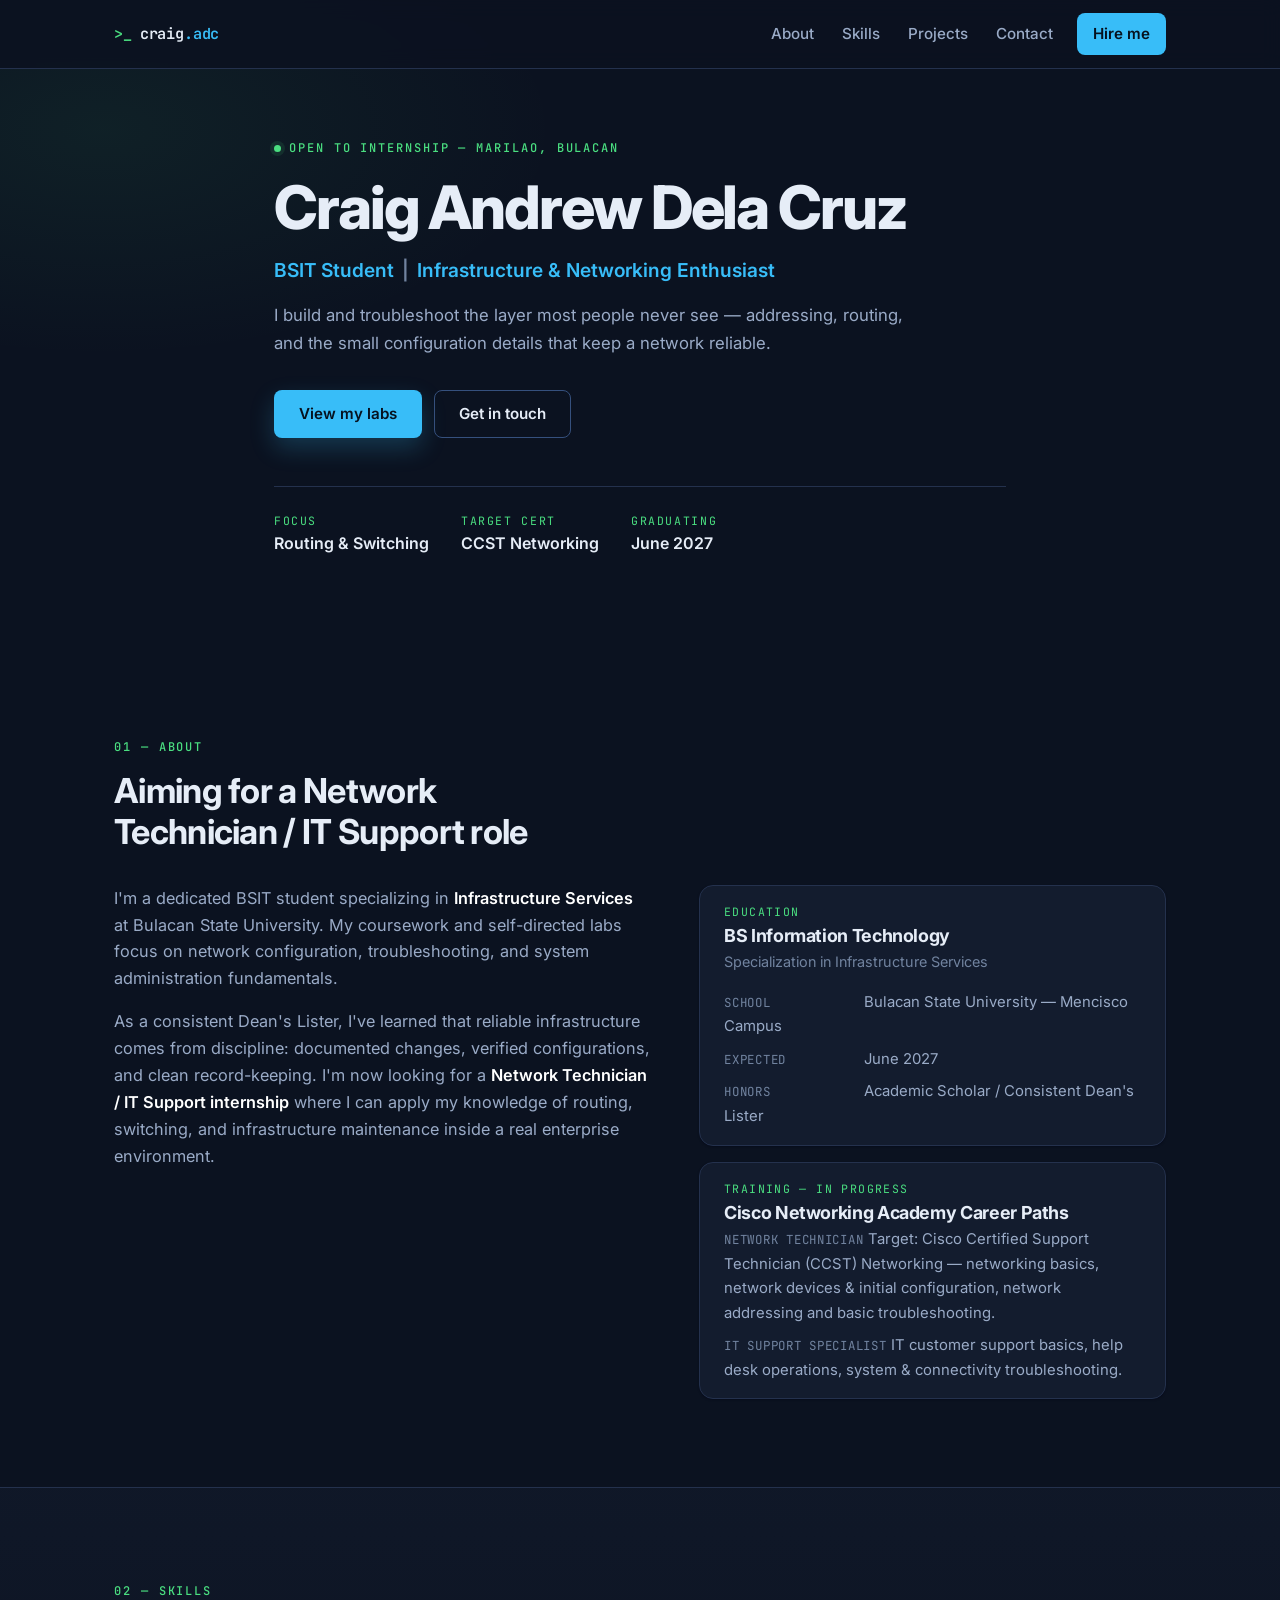
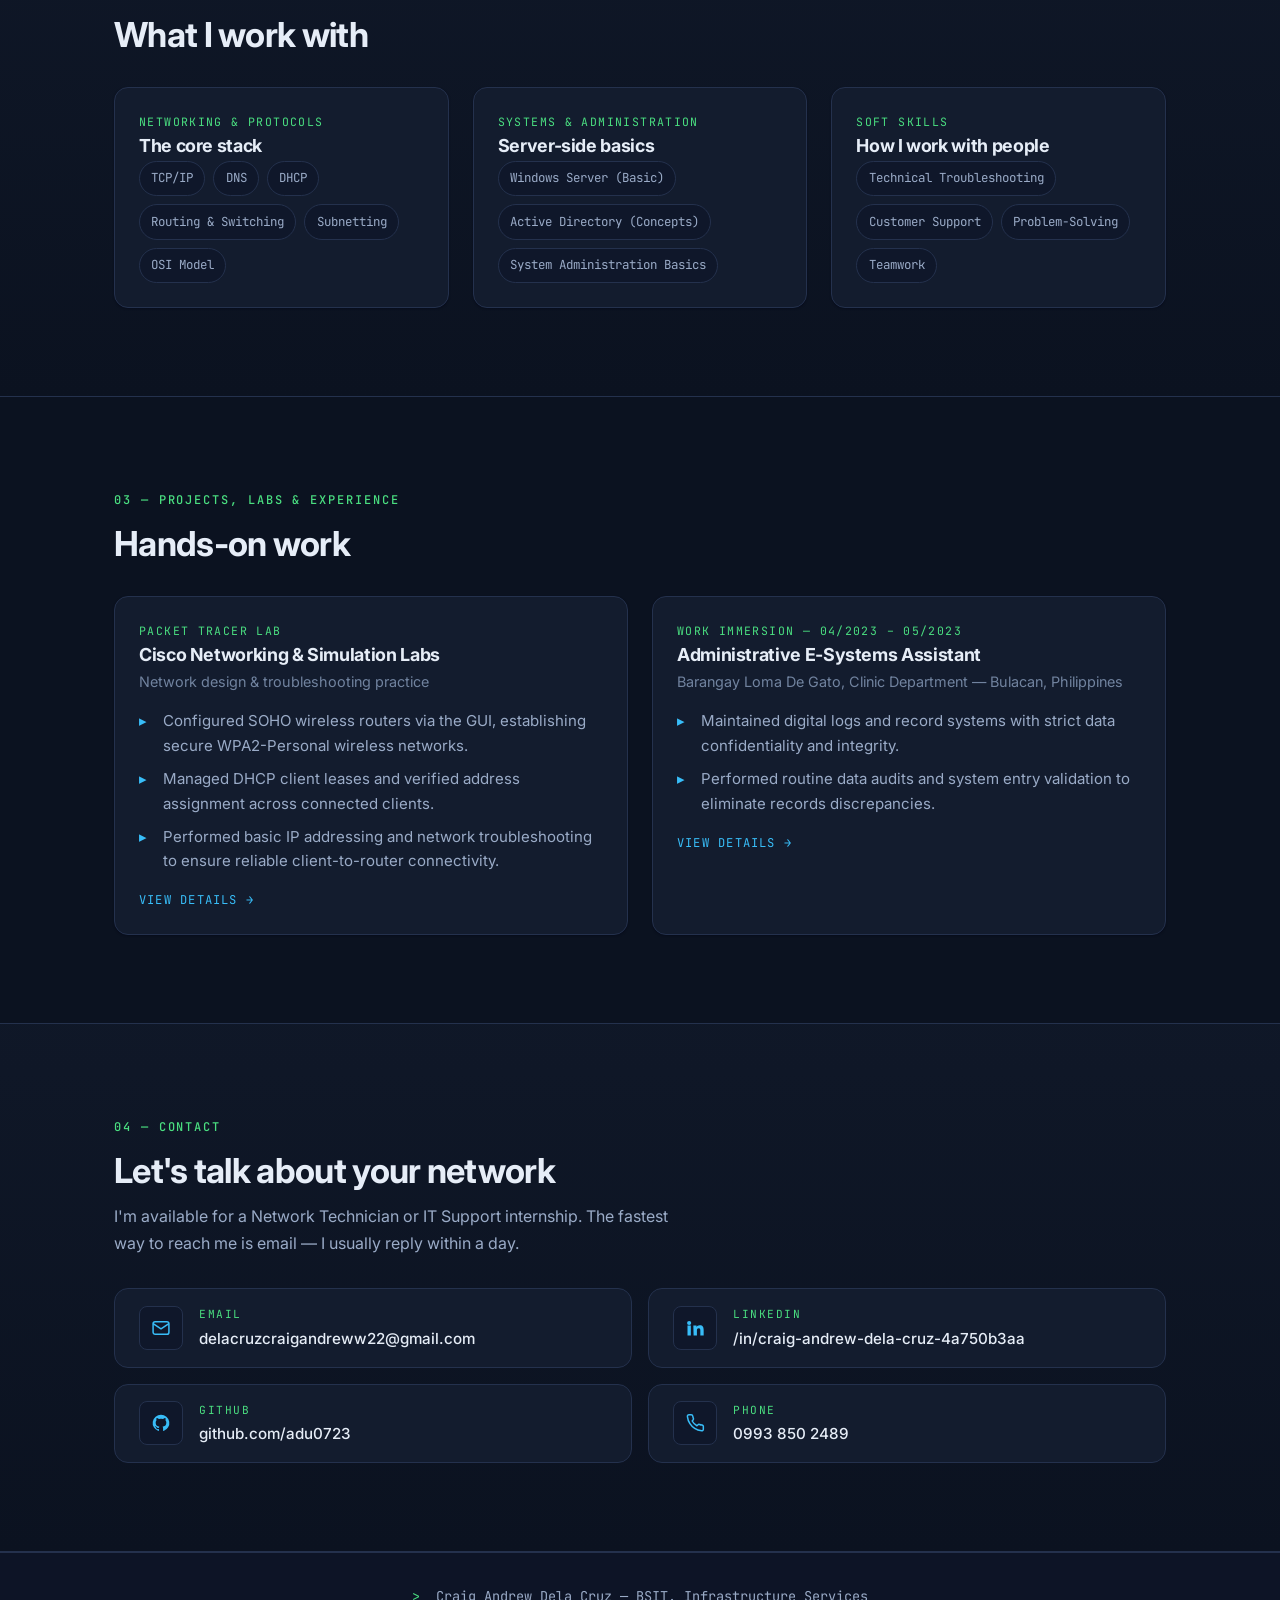
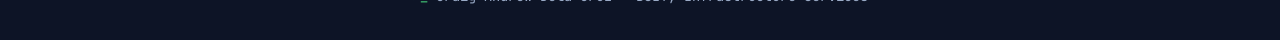
==== index.html @ 7f9e7a97 "Updated portfolio content" ====
<!DOCTYPE html>
<html lang="en">
<head>
  <meta charset="UTF-8" />
  <meta name="viewport" content="width=device-width, initial-scale=1.0" />
  <title>Craig Andrew Dela Cruz — Network Technician &amp; IT Support</title>
  <meta name="description" content="Portfolio of Craig Andrew Dela Cruz, BSIT student specializing in Infrastructure Services and Networking. Seeking a Network Technician / IT Support internship." />
  <meta name="theme-color" content="#0b1220" />

  <link rel="preconnect" href="https://fonts.googleapis.com" />
  <link rel="preconnect" href="https://fonts.gstatic.com" crossorigin />
  <link href="https://fonts.googleapis.com/css2?family=Inter:wght@400;500;600;700;800&family=JetBrains+Mono:wght@400;500;600&display=swap" rel="stylesheet" />

  <link rel="stylesheet" href="style.css" />
</head>
<body>
  <a class="skip-link" href="#main">Skip to main content</a>

  <!-- ==================== HEADER / NAVIGATION ==================== -->
  <header class="site-header">
    <div class="container header-inner">
      <a class="brand" href="#home">
        <span class="brand-mark" aria-hidden="true">&gt;_</span>
        <span class="brand-text">craig<span class="brand-accent">.adc</span></span>
      </a>

      <nav class="site-nav" aria-label="Main">
        <button class="nav-toggle" type="button" aria-expanded="false" aria-controls="nav-menu">
          <span class="nav-toggle-bar" aria-hidden="true"></span>
          <span class="nav-toggle-bar" aria-hidden="true"></span>
          <span class="nav-toggle-bar" aria-hidden="true"></span>
          <span class="sr-only">Toggle navigation menu</span>
        </button>

        <ul class="nav-menu" id="nav-menu">
          <li><a href="#about">About</a></li>
          <li><a href="#skills">Skills</a></li>
          <li><a href="#projects">Projects</a></li>
          <li><a href="#contact">Contact</a></li>
          <li><a class="nav-cta" href="#contact">Hire me</a></li>
        </ul>
      </nav>
    </div>
  </header>

  <main id="main">

    <!-- ==================== HERO ==================== -->
    <section class="hero" id="home" aria-labelledby="hero-title">
      <div class="container hero-inner">
        <p class="eyebrow eyebrow--status">Open to internship &mdash; Marilao, Bulacan</p>

        <h1 id="hero-title" class="hero-title">Craig Andrew Dela Cruz</h1>

        <p class="hero-role">
          <span>BSIT Student</span>
          <span class="pipe" aria-hidden="true">|</span>
          <span>Infrastructure &amp; Networking Enthusiast</span>
        </p>

        <p class="hero-lead">
          I build and troubleshoot the layer most people never see &mdash; addressing, routing,
          and the small configuration details that keep a network reliable.
        </p>

        <div class="hero-actions">
          <a class="btn btn--primary" href="#projects">View my labs</a>
          <a class="btn btn--ghost" href="#contact">Get in touch</a>
        </div>

        <ul class="hero-meta">
          <li>
            <span class="meta-label">Focus</span>
            <span class="meta-value">Routing &amp; Switching</span>
          </li>
          <li>
            <span class="meta-label">Target cert</span>
            <span class="meta-value">CCST Networking</span>
          </li>
          <li>
            <span class="meta-label">Graduating</span>
            <span class="meta-value">June 2027</span>
          </li>
        </ul>
      </div>
    </section>

    <!-- ==================== ABOUT ==================== -->
    <section class="section" id="about" aria-labelledby="about-title">
      <div class="container">
        <p class="eyebrow">01 &mdash; About</p>
        <h2 class="section-title" id="about-title">Aiming for a Network Technician / IT Support role</h2>

        <div class="about-grid">
          <div class="about-copy" data-reveal>
            <p>
              I'm a dedicated BSIT student specializing in <strong>Infrastructure Services</strong>
              at Bulacan State University. My coursework and self-directed labs focus on network
              configuration, troubleshooting, and system administration fundamentals.
            </p>
            <p>
              As a consistent Dean's Lister, I've learned that reliable infrastructure comes from
              discipline: documented changes, verified configurations, and clean record-keeping.
              I'm now looking for a <strong>Network Technician / IT Support internship</strong> where
              I can apply my knowledge of routing, switching, and infrastructure maintenance inside
              a real enterprise environment.
            </p>
          </div>

          <div class="credential-stack">
            <article class="card card--compact" data-reveal>
              <p class="card-eyebrow">Education</p>
              <h3 class="card-title">BS Information Technology</h3>
              <p class="card-subtitle">Specialization in Infrastructure Services</p>
              <ul class="detail-list">
                <li><span class="detail-label">School</span> Bulacan State University &mdash; Mencisco Campus</li>
                <li><span class="detail-label">Expected</span> June 2027</li>
                <li><span class="detail-label">Honors</span> Academic Scholar / Consistent Dean's Lister</li>
              </ul>
            </article>

            <article class="card card--compact" data-reveal>
              <p class="card-eyebrow">Training &mdash; in progress</p>
              <h3 class="card-title">Cisco Networking Academy Career Paths</h3>
              <ul class="detail-list">
                <li>
                  <span class="detail-label">Network Technician</span>
                  Target: Cisco Certified Support Technician (CCST) Networking &mdash; networking
                  basics, network devices &amp; initial configuration, network addressing and basic
                  troubleshooting.
                </li>
                <li>
                  <span class="detail-label">IT Support Specialist</span>
                  IT customer support basics, help desk operations, system &amp; connectivity
                  troubleshooting.
                </li>
              </ul>
            </article>
          </div>
        </div>
      </div>
    </section>

    <!-- ==================== SKILLS ==================== -->
    <section class="section section--alt" id="skills" aria-labelledby="skills-title">
      <div class="container">
        <p class="eyebrow">02 &mdash; Skills</p>
        <h2 class="section-title" id="skills-title">What I work with</h2>

        <div class="skills-grid">
          <article class="card skill-card" data-reveal>
            <p class="card-eyebrow">Networking &amp; Protocols</p>
            <h3 class="card-title">The core stack</h3>
            <ul class="tag-list">
              <li class="tag">TCP/IP</li>
              <li class="tag">DNS</li>
              <li class="tag">DHCP</li>
              <li class="tag">Routing &amp; Switching</li>
              <li class="tag">Subnetting</li>
              <li class="tag">OSI Model</li>
            </ul>
          </article>

          <article class="card skill-card" data-reveal>
            <p class="card-eyebrow">Systems &amp; Administration</p>
            <h3 class="card-title">Server-side basics</h3>
            <ul class="tag-list">
              <li class="tag">Windows Server (Basic)</li>
              <li class="tag">Active Directory (Concepts)</li>
              <li class="tag">System Administration Basics</li>
            </ul>
          </article>

          <article class="card skill-card" data-reveal>
            <p class="card-eyebrow">Soft Skills</p>
            <h3 class="card-title">How I work with people</h3>
            <ul class="tag-list">
              <li class="tag">Technical Troubleshooting</li>
              <li class="tag">Customer Support</li>
              <li class="tag">Problem-Solving</li>
              <li class="tag">Teamwork</li>
            </ul>
          </article>
        </div>
      </div>
    </section>

    <!-- ==================== PROJECTS / LABS / EXPERIENCE ==================== -->
    <section class="section" id="projects" aria-labelledby="projects-title">
      <div class="container">
        <p class="eyebrow">03 &mdash; Projects, Labs &amp; Experience</p>
        <h2 class="section-title" id="projects-title">Hands-on work</h2>

        <div class="projects-grid">
          <article class="card project-card" data-reveal>
            <p class="card-eyebrow">Packet Tracer Lab</p>
            <h3 class="card-title">
              <button class="card-trigger" type="button" data-modal-target="modal-packet-tracer">
                Cisco Networking &amp; Simulation Labs
              </button>
            </h3>
            <p class="card-subtitle">Network design &amp; troubleshooting practice</p>
            <ul class="bullet-list">
              <li>Configured SOHO wireless routers via the GUI, establishing secure WPA2-Personal wireless networks.</li>
              <li>Managed DHCP client leases and verified address assignment across connected clients.</li>
              <li>Performed basic IP addressing and network troubleshooting to ensure reliable client-to-router connectivity.</li>
            </ul>
            <p class="card-hint" aria-hidden="true">View details</p>
          </article>

          <article class="card project-card" data-reveal>
            <p class="card-eyebrow">Work Immersion &mdash; 04/2023 &ndash; 05/2023</p>
            <h3 class="card-title">
              <button class="card-trigger" type="button" data-modal-target="modal-work-immersion">
                Administrative E-Systems Assistant
              </button>
            </h3>
            <p class="card-subtitle">Barangay Loma De Gato, Clinic Department &mdash; Bulacan, Philippines</p>
            <ul class="bullet-list">
              <li>Maintained digital logs and record systems with strict data confidentiality and integrity.</li>
              <li>Performed routine data audits and system entry validation to eliminate records discrepancies.</li>
            </ul>
            <p class="card-hint" aria-hidden="true">View details</p>
          </article>
        </div>
      </div>
    </section>

    <!-- ==================== CONTACT ==================== -->
    <section class="section section--alt" id="contact" aria-labelledby="contact-title">
      <div class="container">
        <p class="eyebrow">04 &mdash; Contact</p>
        <h2 class="section-title" id="contact-title">Let's talk about your network</h2>
        <p class="section-lead">
          I'm available for a Network Technician or IT Support internship. The fastest way to reach
          me is email &mdash; I usually reply within a day.
        </p>

        <ul class="contact-grid">
          <li>
            <a class="contact-item" href="mailto:delacruzcraigandreww22@gmail.com">
              <span class="contact-icon" aria-hidden="true">
                <svg viewBox="0 0 24 24" width="20" height="20" fill="none" stroke="currentColor" stroke-width="1.8" stroke-linecap="round" stroke-linejoin="round">
                  <rect x="2.5" y="4.5" width="19" height="15" rx="2.5" />
                  <path d="M3 7l9 6 9-6" />
                </svg>
              </span>
              <span class="contact-body">
                <span class="contact-label">Email</span>
                <span class="contact-value">delacruzcraigandreww22@gmail.com</span>
              </span>
            </a>
          </li>

          <li>
            <a class="contact-item" href="https://www.linkedin.com/in/craig-andrew-dela-cruz-4a750b3aa" target="_blank" rel="noopener">
              <span class="contact-icon" aria-hidden="true">
                <svg viewBox="0 0 24 24" width="20" height="20" fill="currentColor">
                  <path d="M4.98 3.5a2.5 2.5 0 1 1 0 5 2.5 2.5 0 0 1 0-5zM3 9h4v12H3zM10 9h3.8v1.7h.05c.53-.95 1.83-1.95 3.77-1.95 4.03 0 4.78 2.5 4.78 5.75V21h-4v-5.6c0-1.34-.03-3.06-1.9-3.06-1.9 0-2.2 1.45-2.2 2.96V21h-4z" />
                </svg>
              </span>
              <span class="contact-body">
                <span class="contact-label">LinkedIn</span>
                <span class="contact-value">/in/craig-andrew-dela-cruz-4a750b3aa</span>
              </span>
            </a>
          </li>

          <li>
            <a class="contact-item" href="https://github.com/adu0723" target="_blank" rel="noopener">
              <span class="contact-icon" aria-hidden="true">
                <svg viewBox="0 0 24 24" width="20" height="20" fill="currentColor">
                  <path d="M12 2a10 10 0 0 0-3.16 19.49c.5.09.68-.22.68-.48v-1.7c-2.78.6-3.37-1.34-3.37-1.34-.45-1.16-1.11-1.47-1.11-1.47-.9-.62.07-.61.07-.61 1 .07 1.53 1.03 1.53 1.03.89 1.52 2.34 1.08 2.91.83.09-.65.35-1.09.63-1.34-2.22-.25-4.56-1.11-4.56-4.95 0-1.09.39-1.99 1.03-2.69-.1-.25-.45-1.27.1-2.65 0 0 .84-.27 2.75 1.03a9.4 9.4 0 0 1 5 0c1.91-1.3 2.75-1.03 2.75-1.03.55 1.38.2 2.4.1 2.65.64.7 1.03 1.6 1.03 2.69 0 3.85-2.35 4.7-4.58 4.94.36.31.68.92.68 1.86v2.75c0 .27.18.58.69.48A10 10 0 0 0 12 2z" />
                </svg>
              </span>
              <span class="contact-body">
                <span class="contact-label">GitHub</span>
                <span class="contact-value">github.com/adu0723</span>
              </span>
            </a>
          </li>

          <li>
            <a class="contact-item" href="tel:+639938502489">
              <span class="contact-icon" aria-hidden="true">
                <svg viewBox="0 0 24 24" width="20" height="20" fill="none" stroke="currentColor" stroke-width="1.8" stroke-linecap="round" stroke-linejoin="round">
                  <path d="M22 16.9v2.6a1.9 1.9 0 0 1-2.1 1.9 19 19 0 0 1-8.3-3 18.7 18.7 0 0 1-5.7-5.7 19 19 0 0 1-3-8.4A1.9 1.9 0 0 1 4.8 2h2.6a1.9 1.9 0 0 1 1.9 1.6c.1 1 .36 1.94.76 2.83a1.9 1.9 0 0 1-.43 2L8.6 9.6a15.2 15.2 0 0 0 5.7 5.7l1.2-1.1a1.9 1.9 0 0 1 2-.43c.9.4 1.83.66 2.83.76A1.9 1.9 0 0 1 22 16.9z" />
                </svg>
              </span>
              <span class="contact-body">
                <span class="contact-label">Phone</span>
                <span class="contact-value">0993 850 2489</span>
              </span>
            </a>
          </li>
        </ul>
      </div>
    </section>
  </main>

  <!-- ==================== PROJECT DETAIL MODALS ==================== -->
  <dialog class="modal" id="modal-packet-tracer" aria-labelledby="modal-packet-tracer-title">
    <header class="modal-header">
      <div>
        <p class="card-eyebrow">Packet Tracer Lab</p>
        <h2 class="modal-title" id="modal-packet-tracer-title">Cisco Networking &amp; Simulation Labs</h2>
      </div>
      <button class="modal-close" type="button" data-modal-close aria-label="Close project details">
        <svg viewBox="0 0 24 24" width="18" height="18" fill="none" stroke="currentColor" stroke-width="2" stroke-linecap="round" aria-hidden="true">
          <path d="M6 6l12 12M18 6L6 18" />
        </svg>
      </button>
    </header>

    <div class="modal-body">
      <div class="modal-gallery" role="group" aria-label="Lab screenshot placeholders">
        <figure class="gallery-item gallery-item--wide">
          <svg class="modal-placeholder" viewBox="0 0 640 340" role="img" aria-label="Placeholder illustration of a SOHO network topology with a router, switch, access point and three clients">
            <rect class="ph-bg" x="0" y="0" width="640" height="340" rx="12" />
            <rect class="ph-frame" x="10" y="10" width="620" height="320" rx="10" />

            <rect class="ph-node" x="60" y="70" width="120" height="56" rx="8" />
            <text class="ph-text" x="120" y="103" text-anchor="middle">Router</text>

            <rect class="ph-node" x="260" y="70" width="120" height="56" rx="8" />
            <text class="ph-text" x="320" y="103" text-anchor="middle">Switch</text>

            <rect class="ph-node" x="460" y="70" width="120" height="56" rx="8" />
            <text class="ph-text" x="520" y="103" text-anchor="middle">AP</text>

            <line class="ph-line" x1="180" y1="98" x2="260" y2="98" />
            <line class="ph-line" x1="380" y1="98" x2="460" y2="98" />

            <path class="ph-dash" d="M120 126 V220" />
            <path class="ph-dash" d="M320 126 V220" />
            <path class="ph-dash" d="M520 126 V220" />

            <rect class="ph-client" x="60" y="220" width="120" height="48" rx="8" />
            <text class="ph-text" x="120" y="249" text-anchor="middle">PC</text>

            <rect class="ph-client" x="260" y="220" width="120" height="48" rx="8" />
            <text class="ph-text" x="320" y="249" text-anchor="middle">Laptop</text>

            <rect class="ph-client" x="460" y="220" width="120" height="48" rx="8" />
            <text class="ph-text" x="520" y="249" text-anchor="middle">Phone</text>

            <text class="ph-label" x="30" y="312">PLACEHOLDER &mdash; Packet Tracer topology</text>
          </svg>
          <figcaption>Network diagram &mdash; placeholder for your topology screenshot.</figcaption>
        </figure>

        <figure class="gallery-item">
          <svg class="modal-placeholder" viewBox="0 0 320 200" role="img" aria-label="Placeholder illustration of a router DHCP lease table with four assigned addresses">
            <rect class="ph-bg" x="0" y="0" width="320" height="200" rx="10" />
            <rect class="ph-frame" x="6" y="6" width="308" height="188" rx="8" />

            <rect class="ph-node" x="20" y="20" width="280" height="26" rx="4" />
            <text class="ph-text" x="32" y="38">DHCP LEASES</text>

            <rect class="ph-client" x="20" y="58" width="280" height="26" rx="4" />
            <rect class="ph-bar" x="32" y="66" width="120" height="10" rx="5" />
            <circle class="ph-dot" cx="282" cy="71" r="4" />

            <rect class="ph-client" x="20" y="92" width="280" height="26" rx="4" />
            <rect class="ph-bar" x="32" y="100" width="96" height="10" rx="5" />
            <circle class="ph-dot" cx="282" cy="105" r="4" />

            <rect class="ph-client" x="20" y="126" width="280" height="26" rx="4" />
            <rect class="ph-bar" x="32" y="134" width="132" height="10" rx="5" />
            <circle class="ph-dot" cx="282" cy="139" r="4" />

            <rect class="ph-client" x="20" y="160" width="280" height="26" rx="4" />
            <rect class="ph-bar" x="32" y="168" width="108" height="10" rx="5" />
            <circle class="ph-dot" cx="282" cy="173" r="4" />
          </svg>
          <figcaption>DHCP lease table &mdash; placeholder.</figcaption>
        </figure>

        <figure class="gallery-item">
          <svg class="modal-placeholder" viewBox="0 0 320 200" role="img" aria-label="Placeholder illustration of wireless security settings with WPA2-PSK enabled">
            <rect class="ph-bg" x="0" y="0" width="320" height="200" rx="10" />
            <rect class="ph-frame" x="6" y="6" width="308" height="188" rx="8" />

            <text class="ph-text" x="20" y="40">SECURITY</text>
            <rect class="ph-bar" x="20" y="52" width="130" height="10" rx="5" />
            <rect class="ph-chip" x="200" y="44" width="100" height="26" rx="13" />
            <text class="ph-chip-text" x="214" y="61">WPA2-PSK</text>

            <text class="ph-text" x="20" y="106">SSID</text>
            <rect class="ph-bar" x="20" y="118" width="164" height="10" rx="5" />
            <rect class="ph-bar ph-bar--short" x="20" y="136" width="118" height="10" rx="5" />

            <text class="ph-text" x="20" y="176">DHCP POOL</text>
            <rect class="ph-bar" x="20" y="186" width="142" height="10" rx="5" />
          </svg>
          <figcaption>Wireless &amp; DHCP settings &mdash; placeholder.</figcaption>
        </figure>
      </div>

      <div class="modal-actions">
        <a class="btn btn--primary" href="https://github.com/adu0723/cisco-networking-academy-lab" target="_blank" rel="noopener">
          <svg viewBox="0 0 24 24" width="18" height="18" fill="currentColor" aria-hidden="true">
            <path d="M12 2a10 10 0 0 0-3.16 19.49c.5.09.68-.22.68-.48v-1.7c-2.78.6-3.37-1.34-3.37-1.34-.45-1.16-1.11-1.47-1.11-1.47-.9-.62.07-.61.07-.61 1 .07 1.53 1.03 1.53 1.03.89 1.52 2.34 1.08 2.91.83.09-.65.35-1.09.63-1.34-2.22-.25-4.56-1.11-4.56-4.95 0-1.09.39-1.99 1.03-2.69-.1-.25-.45-1.27.1-2.65 0 0 .84-.27 2.75 1.03a9.4 9.4 0 0 1 5 0c1.91-1.3 2.75-1.03 2.75-1.03.55 1.38.2 2.4.1 2.65.64.7 1.03 1.6 1.03 2.69 0 3.85-2.35 4.7-4.58 4.94.36.31.68.92.68 1.86v2.75c0 .27.18.58.69.48A10 10 0 0 0 12 2z" />
          </svg>
          <span>View the lab repository</span>
          <span class="sr-only">(opens in a new tab)</span>
        </a>
        <p class="modal-actions-note">Repository: <code>adu0723/cisco-networking-academy-lab</code></p>
      </div>

      <p class="modal-lead">
        Self-directed Cisco Packet Tracer labs that build a small-office/home-office (SOHO) network
        end to end: assembling the topology, bringing up the wireless router, and verifying that
        every client receives a working address.
      </p>

      <h3 class="modal-subtitle">What I configured</h3>
      <ul class="bullet-list">
        <li>Built the SOHO topology in Packet Tracer and configured the wireless router through its GUI setup screens.</li>
        <li>Secured the wireless network with WPA2-Personal, setting the authentication and passphrase options.</li>
        <li>Configured the router's DHCP pool and confirmed connected clients received valid leases.</li>
        <li>Applied basic IPv4 addressing and subnetting, then tested client-to-router connectivity.</li>
      </ul>

      <h3 class="modal-subtitle">How I troubleshooted</h3>
      <ul class="bullet-list">
        <li>Worked bottom-up through the layers: interface status first, then addressing, then reachability tests.</li>
        <li>Checked interface state, DHCP lease tables, and each client's IP configuration to isolate the failing hop.</li>
        <li>Re-tested after every change so a fix was confirmed rather than assumed.</li>
      </ul>

      <dl class="modal-meta">
        <div class="modal-meta-item">
          <dt>Platform</dt>
          <dd>Cisco Packet Tracer</dd>
        </div>
        <div class="modal-meta-item">
          <dt>Focus</dt>
          <dd>SOHO wireless, DHCP, IPv4 addressing</dd>
        </div>
        <div class="modal-meta-item">
          <dt>Related training</dt>
          <dd>Cisco Networking Academy &mdash; Network Technician path (in progress)</dd>
        </div>
        <div class="modal-meta-item">
          <dt>Type</dt>
          <dd>Simulation lab</dd>
        </div>
      </dl>
    </div>
  </dialog>

  <dialog class="modal" id="modal-work-immersion" aria-labelledby="modal-work-immersion-title">
    <header class="modal-header">
      <div>
        <p class="card-eyebrow">Work Immersion &mdash; 04/2023 &ndash; 05/2023</p>
        <h2 class="modal-title" id="modal-work-immersion-title">Administrative E-Systems Assistant</h2>
      </div>
      <button class="modal-close" type="button" data-modal-close aria-label="Close project details">
        <svg viewBox="0 0 24 24" width="18" height="18" fill="none" stroke="currentColor" stroke-width="2" stroke-linecap="round" aria-hidden="true">
          <path d="M6 6l12 12M18 6L6 18" />
        </svg>
      </button>
    </header>

    <div class="modal-body">
      <figure class="modal-figure">
        <svg class="modal-placeholder" viewBox="0 0 640 340" role="img" aria-label="Placeholder illustration of a digital records system listing validated log entries">
          <rect class="ph-bg" x="0" y="0" width="640" height="340" rx="12" />
          <rect class="ph-frame" x="10" y="10" width="620" height="320" rx="10" />

          <rect class="ph-node" x="40" y="40" width="560" height="34" rx="6" />
          <text class="ph-text" x="58" y="62">CLIENT RECORDS &mdash; LOG ENTRIES</text>

          <rect class="ph-client" x="40" y="96" width="560" height="34" rx="6" />
          <rect class="ph-bar" x="56" y="108" width="150" height="10" rx="5" />
          <rect class="ph-bar ph-bar--short" x="224" y="108" width="96" height="10" rx="5" />
          <circle class="ph-dot" cx="566" cy="113" r="5" />

          <rect class="ph-client" x="40" y="142" width="560" height="34" rx="6" />
          <rect class="ph-bar" x="56" y="154" width="128" height="10" rx="5" />
          <rect class="ph-bar ph-bar--short" x="224" y="154" width="112" height="10" rx="5" />
          <circle class="ph-dot" cx="566" cy="159" r="5" />

          <rect class="ph-client" x="40" y="188" width="560" height="34" rx="6" />
          <rect class="ph-bar" x="56" y="200" width="164" height="10" rx="5" />
          <rect class="ph-bar ph-bar--short" x="224" y="200" width="84" height="10" rx="5" />
          <circle class="ph-dot" cx="566" cy="205" r="5" />

          <rect class="ph-client" x="40" y="234" width="560" height="34" rx="6" />
          <rect class="ph-bar" x="56" y="246" width="138" height="10" rx="5" />
          <rect class="ph-bar ph-bar--short" x="224" y="246" width="104" height="10" rx="5" />
          <circle class="ph-dot" cx="566" cy="251" r="5" />

          <rect class="ph-chip" x="40" y="286" width="132" height="30" rx="15" />
          <text class="ph-chip-text" x="62" y="306">AUDIT PASSED</text>

          <text class="ph-label" x="452" y="306">PLACEHOLDER</text>
        </svg>
        <figcaption>Placeholder image &mdash; replace with a records-system screenshot or a Clinic Department photo.</figcaption>
      </figure>

      <p class="modal-lead">
        A work immersion placement with the Barangay Loma De Gato Clinic Department as
        Administrative E-Systems Assistant, maintaining the digital records the clinic relied on
        day to day.
      </p>

      <h3 class="modal-subtitle">What I did</h3>
      <ul class="bullet-list">
        <li>Maintained digital logs and record systems, keeping entries accurate, consistent and confidential.</li>
        <li>Performed routine data audits and validated system entries to eliminate discrepancies between records.</li>
        <li>Handled all records under strict confidentiality and integrity requirements.</li>
      </ul>

      <h3 class="modal-subtitle">What it taught me</h3>
      <ul class="bullet-list">
        <li>Documentation discipline &mdash; the same habit that keeps network changes traceable.</li>
        <li>Verifying data before closing out a task instead of trusting the first entry.</li>
        <li>Care with confidential records, which carries straight into handling infrastructure documentation.</li>
      </ul>

      <dl class="modal-meta">
        <div class="modal-meta-item">
          <dt>Organization</dt>
          <dd>Barangay Loma De Gato &mdash; Clinic Department</dd>
        </div>
        <div class="modal-meta-item">
          <dt>Role</dt>
          <dd>Administrative E-Systems Assistant</dd>
        </div>
        <div class="modal-meta-item">
          <dt>Dates</dt>
          <dd>April 2023 &ndash; May 2023</dd>
        </div>
        <div class="modal-meta-item">
          <dt>Location</dt>
          <dd>Bulacan, Philippines</dd>
        </div>
      </dl>
    </div>
  </dialog>

  <!-- ==================== FOOTER ==================== -->
  <footer class="site-footer">
    <div class="container footer-inner">
      <p class="footer-copy">
        <span class="brand-mark" aria-hidden="true">&gt;_</span>
        Craig Andrew Dela Cruz &mdash; BSIT, Infrastructure Services
      </p>
    </div>
  </footer>

  <script src="script.js" defer></script>
</body>
</html>
---- style.css ----
/* ==========================================================================
   Craig Andrew Dela Cruz — Portfolio
   Dark tech theme | Hand-written CSS, no build step
   --------------------------------------------------------------------------
   01. Design tokens        09. Skills
   02. Reset & base         10. Projects & experience
   03. Layout helpers       11. Contact
   04. Accessibility        12. Footer
   05. Header & navigation  13. Scroll reveal
   06. Hero                 14. Responsive
   07. Section shell        15. Project card triggers & modals
   08. About & credentials  16. Reduced motion
   ========================================================================== */

/* ==========================================================================
   01. Design tokens
   ========================================================================== */
:root {
  /* Surfaces */
  --bg: #0b1220;
  --bg-soft: #0f172a;
  --surface: #131c2e;
  --surface-hover: #18233a;
  --border: #24314d;
  --border-hover: #35507d;

  /* Text */
  --text: #e6edf7;
  --text-muted: #9aabc7;
  --text-dim: #71839f;

  /* Accents — blue is primary, green is reserved for monospace labels */
  --accent: #38bdf8;
  --accent-strong: #0ea5e9;
  --accent-soft: rgba(56, 189, 248, 0.1);
  --accent-alt: #4ade80;
  --accent-alt-soft: rgba(74, 222, 128, 0.1);

  /* Type */
  --font-sans: "Inter", system-ui, -apple-system, "Segoe UI", Roboto, sans-serif;
  --font-mono: "JetBrains Mono", "Cascadia Code", ui-monospace, SFMono-Regular, monospace;

  /* Spacing scale */
  --space-2xs: 0.25rem;
  --space-xs: 0.5rem;
  --space-sm: 0.75rem;
  --space-md: 1rem;
  --space-lg: 1.5rem;
  --space-xl: 2rem;
  --space-2xl: 3rem;
  --space-3xl: 4rem;
  --space-4xl: 5.5rem;

  /* Radii & elevation */
  --radius-sm: 8px;
  --radius: 14px;
  --radius-lg: 20px;
  --shadow-sm: 0 1px 2px rgba(2, 6, 23, 0.4);
  --shadow-md: 0 14px 32px rgba(2, 6, 23, 0.42);
  --shadow-glow: 0 18px 44px rgba(56, 189, 248, 0.16);

  /* Motion */
  --transition: 220ms cubic-bezier(0.4, 0, 0.2, 1);
  --header-height: 68px;

  --container: 1100px;
}

/* ==========================================================================
   02. Reset & base
   ========================================================================== */
*,
*::before,
*::after {
  box-sizing: border-box;
}

html {
  -webkit-text-size-adjust: 100%;
  scroll-padding-top: calc(var(--header-height) + var(--space-md));
}

body {
  margin: 0;
  font-family: var(--font-sans);
  font-size: 1rem;
  line-height: 1.65;
  color: var(--text);
  background-color: var(--bg);
  background-image:
    radial-gradient(900px 420px at 82% -8%, rgba(56, 189, 248, 0.12), transparent 65%),
    radial-gradient(760px 380px at 8% 4%, rgba(74, 222, 128, 0.07), transparent 60%);
  background-repeat: no-repeat;
  -webkit-font-smoothing: antialiased;
}

h1,
h2,
h3 {
  margin: 0 0 var(--space-sm);
  line-height: 1.2;
  font-weight: 700;
  letter-spacing: -0.02em;
}

p {
  margin: 0 0 var(--space-md);
}

ul {
  margin: 0;
  padding: 0;
  list-style: none;
}

a {
  color: var(--accent);
  text-decoration: none;
  transition: color var(--transition);
}

a:hover {
  color: var(--accent-strong);
}

strong {
  color: #fff;
  font-weight: 600;
}

svg {
  display: block;
}

/* ==========================================================================
   03. Layout helpers
   ========================================================================== */
.container {
  width: 100%;
  max-width: var(--container);
  margin-inline: auto;
  padding-inline: var(--space-lg);
}

/* ==========================================================================
   04. Accessibility
   ========================================================================== */
.sr-only {
  position: absolute;
  width: 1px;
  height: 1px;
  padding: 0;
  margin: -1px;
  overflow: hidden;
  clip: rect(0, 0, 0, 0);
  white-space: nowrap;
  border: 0;
}

.skip-link {
  position: absolute;
  top: var(--space-xs);
  left: var(--space-xs);
  z-index: 100;
  padding: var(--space-xs) var(--space-md);
  border-radius: var(--radius-sm);
  background: var(--accent);
  color: #06121f;
  font-weight: 600;
  transform: translateY(-200%);
  transition: transform var(--transition);
}

.skip-link:focus {
  transform: translateY(0);
  color: #06121f;
}

:where(a, button):focus-visible {
  outline: 2px solid var(--accent);
  outline-offset: 3px;
  border-radius: var(--radius-sm);
}

/* ==========================================================================
   05. Header & navigation
   ========================================================================== */
.site-header {
  position: sticky;
  top: 0;
  z-index: 50;
  background: rgba(11, 18, 32, 0.82);
  backdrop-filter: blur(10px);
  border-bottom: 1px solid var(--border);
}

.header-inner {
  position: relative; /* containing block for the mobile dropdown */
  display: flex;
  align-items: center;
  justify-content: space-between;
  gap: var(--space-md);
  min-height: var(--header-height);
}

.brand {
  display: inline-flex;
  align-items: center;
  gap: var(--space-xs);
  font-family: var(--font-mono);
  font-size: 0.95rem;
  font-weight: 600;
  color: var(--text);
  letter-spacing: -0.01em;
}

.brand:hover {
  color: var(--text);
}

.brand-mark {
  color: var(--accent-alt);
  font-family: var(--font-mono);
}

.brand-accent {
  color: var(--accent);
}

.site-nav {
  position: static; /* menu anchors to .header-inner so it spans the full width */
}

.nav-toggle {
  display: inline-flex;
  flex-direction: column;
  justify-content: center;
  gap: 5px;
  width: 44px;
  height: 44px;
  padding: 0 10px;
  border: 1px solid var(--border);
  border-radius: var(--radius-sm);
  background: var(--surface);
  cursor: pointer;
  transition: border-color var(--transition), background-color var(--transition);
}

.nav-toggle:hover {
  border-color: var(--border-hover);
  background: var(--surface-hover);
}

.nav-toggle-bar {
  display: block;
  width: 100%;
  height: 2px;
  border-radius: 2px;
  background: var(--text);
  transition: transform var(--transition), opacity var(--transition);
}

.nav-toggle[aria-expanded="true"] .nav-toggle-bar:nth-child(1) {
  transform: translateY(7px) rotate(45deg);
}

.nav-toggle[aria-expanded="true"] .nav-toggle-bar:nth-child(2) {
  opacity: 0;
}

.nav-toggle[aria-expanded="true"] .nav-toggle-bar:nth-child(3) {
  transform: translateY(-7px) rotate(-45deg);
}

.nav-menu {
  position: absolute;
  top: calc(100% + var(--space-xs));
  right: var(--space-lg);
  left: var(--space-lg);
  display: none;
  flex-direction: column;
  gap: var(--space-2xs);
  padding: var(--space-sm);
  border: 1px solid var(--border);
  border-radius: var(--radius);
  background: var(--surface);
  box-shadow: var(--shadow-md);
}

.nav-menu.is-open {
  display: flex;
}

.nav-menu a {
  display: block;
  padding: var(--space-xs) var(--space-sm);
  border-radius: var(--radius-sm);
  color: var(--text-muted);
  font-size: 0.95rem;
  font-weight: 500;
  transition: color var(--transition), background-color var(--transition);
}

.nav-menu a:hover,
.nav-menu a.is-active {
  color: var(--text);
  background: var(--accent-soft);
}

.nav-menu .nav-cta {
  margin-top: var(--space-2xs);
  color: #06121f;
  background: var(--accent);
  font-weight: 600;
  text-align: center;
}

.nav-menu .nav-cta:hover {
  color: #06121f;
  background: var(--accent-strong);
}

/* ==========================================================================
   06. Hero
   ========================================================================== */
.hero {
  padding-block: var(--space-3xl) var(--space-4xl);
}

.hero-inner {
  max-width: 780px;
}

.hero-title {
  font-size: clamp(2.15rem, 8vw, 3.75rem);
  font-weight: 800;
  letter-spacing: -0.035em;
  margin-bottom: var(--space-sm);
}

.hero-role {
  display: flex;
  flex-wrap: wrap;
  align-items: center;
  gap: var(--space-xs);
  margin-bottom: var(--space-md);
  color: var(--accent);
  font-size: clamp(1rem, 2.6vw, 1.2rem);
  font-weight: 600;
}

.hero-role .pipe {
  color: var(--text-dim);
}

.hero-lead {
  max-width: 60ch;
  color: var(--text-muted);
  font-size: 1.05rem;
}

.hero-actions {
  display: flex;
  flex-wrap: wrap;
  gap: var(--space-sm);
  margin: var(--space-xl) 0 var(--space-2xl);
}

.btn {
  display: inline-flex;
  align-items: center;
  justify-content: center;
  gap: var(--space-xs);
  min-height: 48px;
  padding: 0 var(--space-lg);
  border: 1px solid transparent;
  border-radius: var(--radius-sm);
  font-size: 0.95rem;
  font-weight: 600;
  cursor: pointer;
  transition: transform var(--transition), background-color var(--transition),
    border-color var(--transition), box-shadow var(--transition), color var(--transition);
}

.btn--primary {
  background: var(--accent);
  color: #06121f;
  box-shadow: 0 10px 24px rgba(56, 189, 248, 0.22);
}

.btn--primary:hover {
  background: var(--accent-strong);
  color: #06121f;
  transform: translateY(-2px);
  box-shadow: var(--shadow-glow);
}

.btn--ghost {
  border-color: var(--border-hover);
  background: transparent;
  color: var(--text);
}

.btn--ghost:hover {
  border-color: var(--accent);
  color: var(--accent);
  transform: translateY(-2px);
}

.hero-meta {
  display: grid;
  gap: var(--space-md);
  padding-top: var(--space-lg);
  border-top: 1px solid var(--border);
}

.hero-meta .meta-label {
  display: block;
  font-family: var(--font-mono);
  font-size: 0.72rem;
  letter-spacing: 0.14em;
  text-transform: uppercase;
  color: var(--accent-alt);
}

.hero-meta .meta-value {
  color: var(--text);
  font-weight: 600;
}

/* ==========================================================================
   07. Section shell
   ========================================================================== */
.section {
  padding-block: var(--space-4xl);
  scroll-margin-top: var(--header-height);
}

.section--alt {
  background: linear-gradient(180deg, rgba(19, 28, 46, 0.55), rgba(11, 18, 32, 0.2));
  border-block: 1px solid var(--border);
}

.eyebrow {
  display: inline-block;
  margin-bottom: var(--space-sm);
  font-family: var(--font-mono);
  font-size: 0.75rem;
  font-weight: 500;
  letter-spacing: 0.16em;
  text-transform: uppercase;
  color: var(--accent-alt);
}

.eyebrow--status::before {
  content: "";
  display: inline-block;
  width: 7px;
  height: 7px;
  margin-right: var(--space-xs);
  border-radius: 50%;
  background: var(--accent-alt);
  box-shadow: 0 0 0 4px var(--accent-alt-soft);
  vertical-align: middle;
}

.section-title {
  max-width: 22ch;
  font-size: clamp(1.5rem, 4.4vw, 2.15rem);
  margin-bottom: var(--space-xl);
}

.section-lead {
  max-width: 58ch;
  margin-top: calc(var(--space-xl) * -1 + var(--space-sm));
  margin-bottom: var(--space-xl);
  color: var(--text-muted);
}

/* ==========================================================================
   08. About & credentials
   ========================================================================== */
.about-grid {
  display: grid;
  gap: var(--space-xl);
}

.about-copy p {
  color: var(--text-muted);
  font-size: 1.02rem;
}

.credential-stack {
  display: grid;
  gap: var(--space-md);
}

.card {
  position: relative;
  padding: var(--space-lg);
  border: 1px solid var(--border);
  border-radius: var(--radius);
  background: var(--surface);
  box-shadow: var(--shadow-sm);
  overflow: hidden;
  transition: transform var(--transition), border-color var(--transition),
    box-shadow var(--transition), background-color var(--transition);
}

.card::before {
  content: "";
  position: absolute;
  inset: 0 auto 0 0;
  width: 3px;
  background: linear-gradient(180deg, var(--accent), var(--accent-alt));
  opacity: 0;
  transition: opacity var(--transition);
}

.card:hover {
  transform: translateY(-4px);
  border-color: var(--border-hover);
  background: var(--surface-hover);
  box-shadow: var(--shadow-md);
}

.card:hover::before {
  opacity: 1;
}

.card--compact {
  padding: var(--space-md) var(--space-lg);
}

.card-eyebrow {
  margin-bottom: var(--space-2xs);
  font-family: var(--font-mono);
  font-size: 0.72rem;
  letter-spacing: 0.12em;
  text-transform: uppercase;
  color: var(--accent-alt);
}

.card-title {
  font-size: 1.12rem;
  margin-bottom: var(--space-2xs);
}

.card-subtitle {
  margin-bottom: var(--space-md);
  color: var(--text-dim);
  font-size: 0.9rem;
}

.detail-list {
  display: grid;
  gap: var(--space-xs);
  color: var(--text-muted);
  font-size: 0.93rem;
}

.detail-label {
  display: inline-block;
  min-width: 8.5rem;
  color: var(--text-dim);
  font-family: var(--font-mono);
  font-size: 0.78rem;
  letter-spacing: 0.06em;
  text-transform: uppercase;
}

/* ==========================================================================
   09. Skills
   ========================================================================== */
.skills-grid {
  display: grid;
  gap: var(--space-lg);
}

.skill-card .card-subtitle {
  margin-bottom: var(--space-md);
}

.tag-list {
  display: flex;
  flex-wrap: wrap;
  gap: var(--space-xs);
}

.tag {
  padding: 0.4rem 0.7rem;
  border: 1px solid var(--border);
  border-radius: 999px;
  background: var(--bg-soft);
  color: var(--text-muted);
  font-family: var(--font-mono);
  font-size: 0.78rem;
  transition: color var(--transition), border-color var(--transition),
    background-color var(--transition), transform var(--transition);
}

.card:hover .tag,
.tag:hover {
  border-color: rgba(56, 189, 248, 0.45);
  background: var(--accent-soft);
  color: var(--text);
  transform: translateY(-1px);
}

/* ==========================================================================
   10. Projects & experience
   ========================================================================== */
.projects-grid {
  display: grid;
  gap: var(--space-lg);
}

.project-card {
  display: flex;
  flex-direction: column;
}

.bullet-list {
  display: grid;
  gap: var(--space-xs);
  color: var(--text-muted);
  font-size: 0.94rem;
}

.bullet-list li {
  position: relative;
  padding-left: var(--space-lg);
}

.bullet-list li::before {
  content: "▸";
  position: absolute;
  left: 0;
  color: var(--accent);
}

/* ==========================================================================
   11. Contact
   ========================================================================== */
.contact-grid {
  display: grid;
  gap: var(--space-md);
}

.contact-item {
  display: flex;
  align-items: center;
  gap: var(--space-md);
  padding: var(--space-md) var(--space-lg);
  border: 1px solid var(--border);
  border-radius: var(--radius);
  background: var(--surface);
  color: var(--text);
  transition: transform var(--transition), border-color var(--transition),
    box-shadow var(--transition), background-color var(--transition);
}

.contact-item:hover {
  transform: translateY(-3px);
  border-color: var(--accent);
  background: var(--surface-hover);
  color: var(--text);
  box-shadow: var(--shadow-md);
}

.contact-icon {
  display: grid;
  place-items: center;
  flex: 0 0 auto;
  width: 44px;
  height: 44px;
  border: 1px solid var(--border);
  border-radius: var(--radius-sm);
  background: var(--bg-soft);
  color: var(--accent);
  transition: color var(--transition), border-color var(--transition),
    background-color var(--transition);
}

.contact-item:hover .contact-icon {
  border-color: var(--accent);
  background: var(--accent-soft);
}

.contact-body {
  display: grid;
  gap: 2px;
  min-width: 0;
}

.contact-label {
  font-family: var(--font-mono);
  font-size: 0.7rem;
  letter-spacing: 0.14em;
  text-transform: uppercase;
  color: var(--accent-alt);
}

.contact-value {
  font-size: 0.95rem;
  font-weight: 500;
  overflow-wrap: anywhere;
}

/* ==========================================================================
   12. Footer
   ========================================================================== */
.site-footer {
  padding-block: var(--space-xl);
  border-top: 1px solid var(--border);
  background: rgba(15, 23, 42, 0.6);
}

.footer-inner {
  display: grid;
  gap: var(--space-2xs);
  text-align: center;
}

.footer-copy {
  margin: 0;
  font-family: var(--font-mono);
  font-size: 0.85rem;
  color: var(--text-muted);
}

/* ==========================================================================
   13. Scroll reveal (only active when JS is present)
   ========================================================================== */
html.js .reveal {
  opacity: 0;
  transform: translateY(16px);
  transition: opacity 500ms ease-out, transform 500ms ease-out;
}

html.js .reveal.is-visible {
  opacity: 1;
  transform: none;
}

/* ==========================================================================
   14. Responsive
   ========================================================================== */
@media (max-width: 479px) {
  /* Stack the role line instead of leaving a dangling separator */
  .hero-role {
    flex-direction: column;
    align-items: flex-start;
    gap: 0;
  }

  .hero-role .pipe {
    display: none;
  }
}

@media (min-width: 640px) {
  .hero-meta {
    grid-template-columns: repeat(3, auto);
    justify-content: start;
    gap: var(--space-xl);
  }

  .contact-grid {
    grid-template-columns: repeat(2, minmax(0, 1fr));
  }
}

@media (min-width: 768px) {
  .nav-toggle {
    display: none;
  }

  .nav-menu,
  .nav-menu.is-open {
    position: static;
    display: flex;
    flex-direction: row;
    align-items: center;
    gap: var(--space-2xs);
    padding: 0;
    border: 0;
    background: transparent;
    box-shadow: none;
  }

  .nav-menu .nav-cta {
    margin: 0 0 0 var(--space-xs);
    padding-inline: var(--space-md);
  }

  .about-grid {
    grid-template-columns: 1.15fr 1fr;
    align-items: start;
    gap: var(--space-2xl);
  }
}

@media (min-width: 1024px) {
  .skills-grid {
    grid-template-columns: repeat(3, minmax(0, 1fr));
  }

  .projects-grid {
    grid-template-columns: repeat(2, minmax(0, 1fr));
  }
}

/* ==========================================================================
   15. Project card triggers & modals
   ========================================================================== */
.card-trigger {
  padding: 0;
  border: 0;
  background: none;
  color: inherit;
  font: inherit;
  letter-spacing: inherit;
  text-align: left;
  cursor: pointer;
}

/* Stretch the button across the whole card: any click opens the modal,
   while the accessible hit target stays a real button labelled by the title.
   z-index is required because .bullet-list li is position: relative and
   would otherwise paint above this overlay. */
.card-trigger::after {
  content: "";
  position: absolute;
  inset: 0;
  z-index: 1;
  border-radius: inherit;
}

.project-card:focus-within {
  border-color: var(--accent);
  box-shadow: var(--shadow-md);
}

.card-hint {
  display: inline-flex;
  align-items: center;
  gap: var(--space-xs);
  margin: var(--space-md) 0 0;
  font-family: var(--font-mono);
  font-size: 0.76rem;
  letter-spacing: 0.1em;
  text-transform: uppercase;
  color: var(--accent);
}

.card-hint::after {
  content: "\2192";
  transition: transform var(--transition);
}

.card:hover .card-hint::after {
  transform: translateX(4px);
}

/* --- Dialog shell --- */
.modal {
  width: min(720px, calc(100vw - 2 * var(--space-md)));
  max-height: min(88vh, 900px);
  padding: 0;
  border: 1px solid var(--border-hover);
  border-radius: var(--radius-lg);
  background: var(--surface);
  color: var(--text);
  box-shadow: 0 30px 80px rgba(2, 6, 23, 0.65);
  overflow: auto;
}

/* Centre the dialog even where showModal() isn't supported. The UA's
   height: fit-content keeps this from stretching to full height. */
.modal[open] {
  position: fixed;
  inset: 0;
  z-index: 100;
  margin: auto;
  animation: modal-in 220ms ease-out;
}

.modal::backdrop {
  background: rgba(3, 7, 18, 0.66);
  backdrop-filter: blur(3px);
}

.modal[open]::backdrop {
  animation: fade-in 220ms ease-out;
}

@keyframes modal-in {
  from {
    opacity: 0;
    transform: translateY(12px) scale(0.98);
  }
  to {
    opacity: 1;
    transform: none;
  }
}

@keyframes fade-in {
  from {
    opacity: 0;
  }
  to {
    opacity: 1;
  }
}

html.is-modal-open {
  overflow: hidden;
}

/* --- Dialog content --- */
.modal-header {
  position: sticky;
  top: 0;
  z-index: 1;
  display: flex;
  align-items: flex-start;
  justify-content: space-between;
  gap: var(--space-md);
  padding: var(--space-lg) var(--space-lg) var(--space-md);
  border-bottom: 1px solid var(--border);
  background: var(--surface);
}

.modal-title {
  margin: 0;
  font-size: clamp(1.15rem, 3.4vw, 1.5rem);
}

.modal-close {
  display: grid;
  place-items: center;
  flex: 0 0 auto;
  width: 40px;
  height: 40px;
  border: 1px solid var(--border);
  border-radius: var(--radius-sm);
  background: var(--bg-soft);
  color: var(--text-muted);
  cursor: pointer;
  transition: color var(--transition), border-color var(--transition),
    background-color var(--transition);
}

.modal-close:hover {
  border-color: var(--accent);
  background: var(--accent-soft);
  color: var(--accent);
}

.modal-body {
  padding: var(--space-lg);
}

.modal-lead {
  color: var(--text-muted);
}

.modal-subtitle {
  margin: var(--space-lg) 0 var(--space-sm);
  font-family: var(--font-mono);
  font-size: 0.78rem;
  font-weight: 500;
  letter-spacing: 0.14em;
  text-transform: uppercase;
  color: var(--accent-alt);
}

/* --- Screenshot gallery --- */
.modal-gallery {
  display: grid;
  gap: var(--space-md);
  margin: 0 0 var(--space-lg);
}

.modal-figure,
.gallery-item {
  margin: 0;
}

.modal-figure figcaption,
.gallery-item figcaption {
  margin-top: var(--space-xs);
  color: var(--text-dim);
  font-size: 0.8rem;
}

/* --- Repository call to action --- */
.modal-actions {
  display: flex;
  flex-wrap: wrap;
  align-items: center;
  justify-content: space-between;
  gap: var(--space-sm) var(--space-md);
  margin-bottom: var(--space-lg);
  padding: var(--space-md);
  border: 1px solid var(--border);
  border-radius: var(--radius);
  background: var(--bg-soft);
}

.modal-actions .btn {
  flex: 0 1 auto;
}

.modal-actions-note {
  margin: 0;
  font-family: var(--font-mono);
  font-size: 0.78rem;
  color: var(--text-dim);
}

.modal-actions-note code {
  font-family: inherit;
  color: var(--accent-alt);
}

.modal-placeholder {
  display: block;
  width: 100%;
  height: auto;
  border-radius: var(--radius);
}

/* Placeholder graphic parts */
.ph-bg {
  fill: var(--bg-soft);
}

.ph-frame {
  fill: none;
  stroke: var(--border-hover);
  stroke-width: 1.5;
  stroke-dasharray: 7 7;
}

.ph-node {
  fill: #17243c;
  stroke: var(--accent);
  stroke-width: 1.5;
}

.ph-client {
  fill: #16223a;
  stroke: var(--border-hover);
  stroke-width: 1.5;
}

.ph-line {
  stroke: var(--accent);
  stroke-width: 1.5;
  opacity: 0.7;
}

.ph-dash {
  fill: none;
  stroke: var(--accent);
  stroke-width: 1.5;
  stroke-dasharray: 5 6;
  opacity: 0.45;
}

.ph-text {
  fill: var(--text-muted);
  font-family: var(--font-mono);
  font-size: 13px;
}

.ph-label {
  fill: var(--accent-alt);
  font-family: var(--font-mono);
  font-size: 12px;
  letter-spacing: 0.08em;
}

.ph-bar {
  fill: var(--border-hover);
  opacity: 0.55;
}

.ph-bar--short {
  opacity: 0.3;
}

.ph-dot {
  fill: var(--accent-alt);
}

.ph-chip {
  fill: var(--accent-alt-soft);
  stroke: var(--accent-alt);
  stroke-width: 1;
}

.ph-chip-text {
  fill: var(--accent-alt);
  font-family: var(--font-mono);
  font-size: 12px;
  letter-spacing: 0.1em;
}

.modal-meta {
  display: grid;
  gap: var(--space-md);
  margin: var(--space-xl) 0 0;
  padding-top: var(--space-lg);
  border-top: 1px solid var(--border);
}

.modal-meta-item dt {
  font-family: var(--font-mono);
  font-size: 0.72rem;
  letter-spacing: 0.12em;
  text-transform: uppercase;
  color: var(--text-dim);
}

.modal-meta-item dd {
  margin: var(--space-2xs) 0 0;
  color: var(--text);
  font-size: 0.94rem;
}

@media (max-width: 639px) {
  .modal-actions .btn {
    width: 100%;
  }
}

@media (min-width: 640px) {
  .modal-gallery {
    grid-template-columns: repeat(2, minmax(0, 1fr));
  }

  .gallery-item--wide {
    grid-column: 1 / -1;
  }

  .modal-meta {
    grid-template-columns: repeat(2, minmax(0, 1fr));
  }
}

/* ==========================================================================
   16. Reduced motion
   ========================================================================== */
@media (prefers-reduced-motion: reduce) {
  html {
    scroll-behavior: auto;
  }

  html.js .reveal {
    opacity: 1;
    transform: none;
    transition: none;
  }

  /* Opt every animated element out explicitly (no !important needed) */
  .skip-link,
  a,
  .nav-toggle,
  .nav-toggle-bar,
  .nav-menu a,
  .btn,
  .card,
  .card::before,
  .card-hint::after,
  .tag,
  .contact-item,
  .contact-icon,
  .modal-close,
  .hero-meta {
    transition: none;
  }

  .card:hover,
  .contact-item:hover,
  .btn:hover,
  .tag:hover {
    transform: none;
  }

  .card:hover .card-hint::after {
    transform: none;
  }

  .modal[open],
  .modal[open]::backdrop {
    animation: none;
  }
}

@media (prefers-reduced-motion: no-preference) {
  html {
    scroll-behavior: smooth;
  }
}
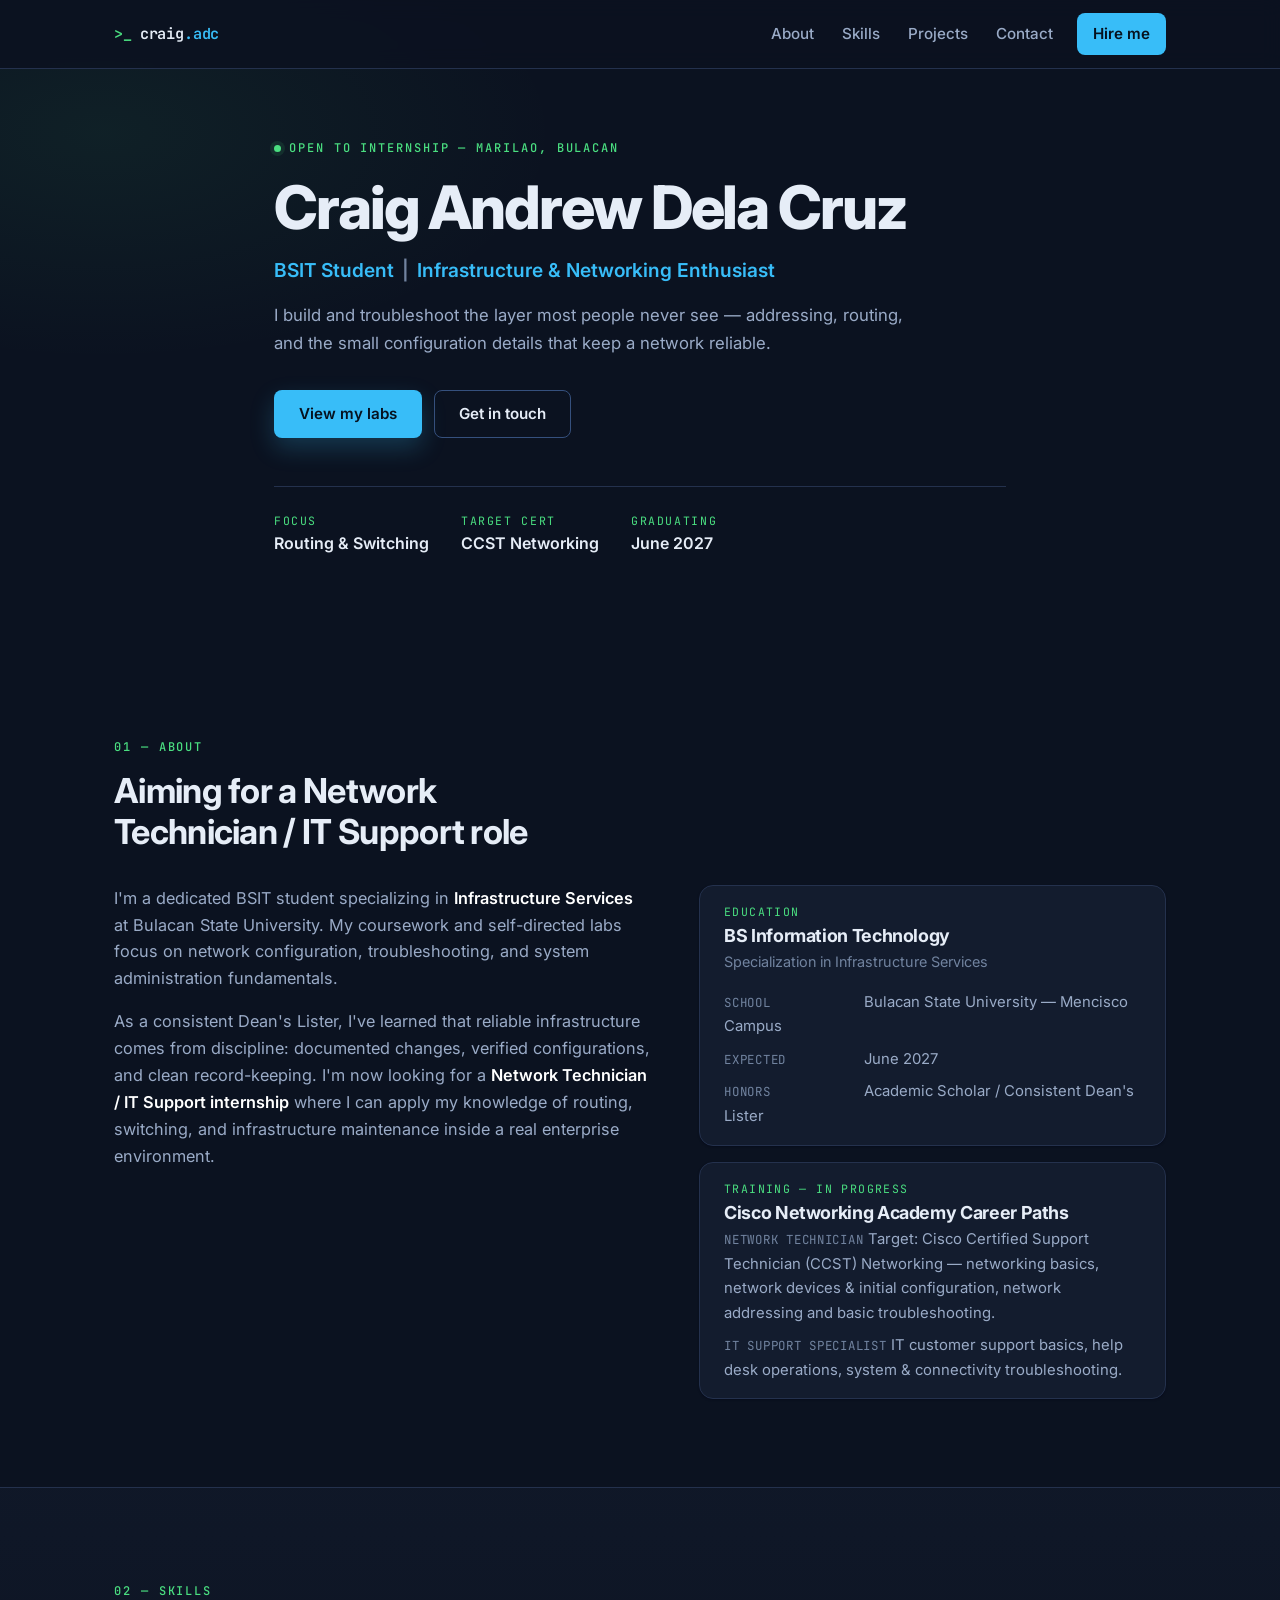
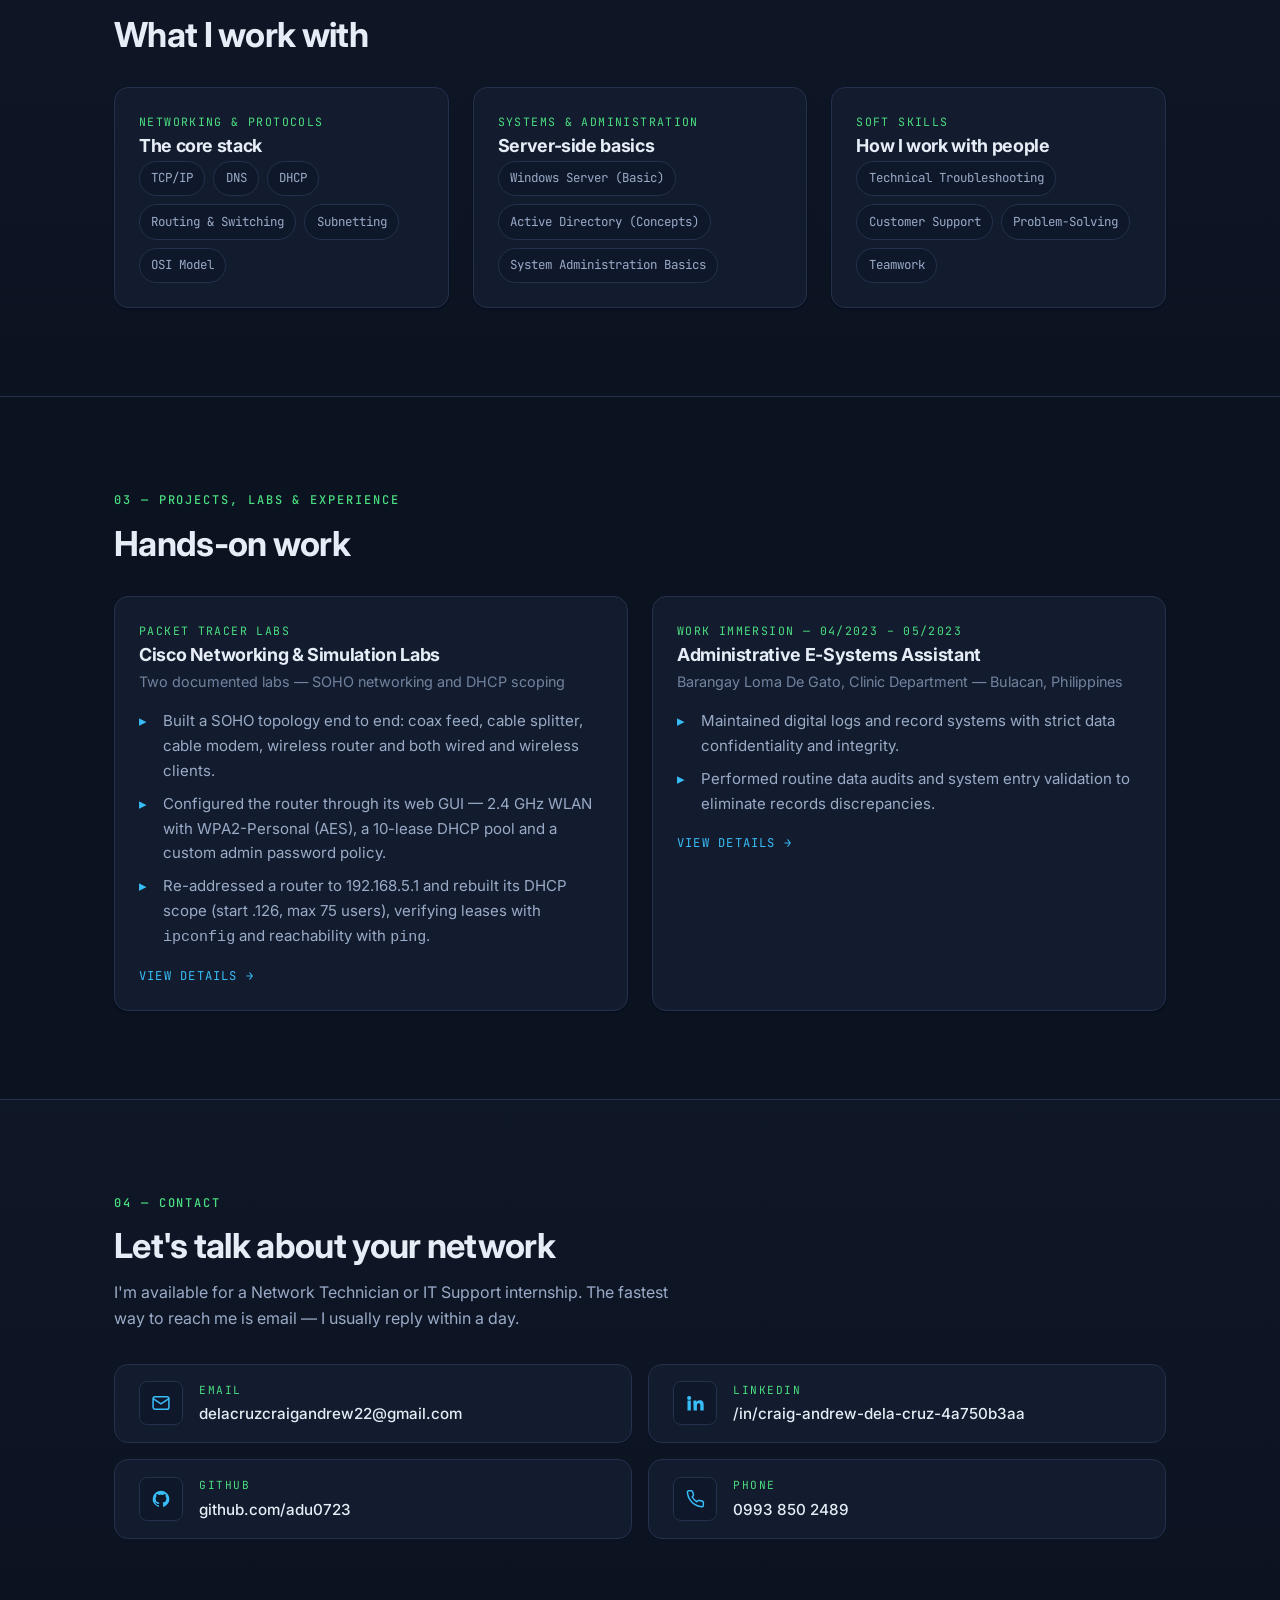
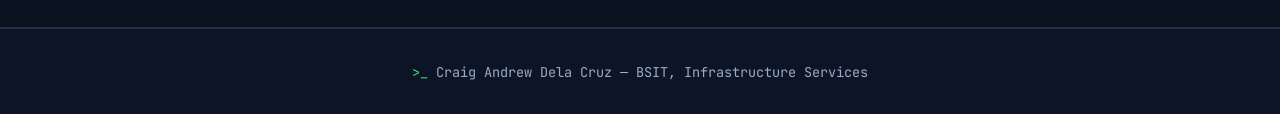
==== commit 04ace1c7: "Updated project content" ====
--- a/index.html
+++ b/index.html
@@ -193,17 +193,17 @@
 
         <div class="projects-grid">
           <article class="card project-card" data-reveal>
-            <p class="card-eyebrow">Packet Tracer Lab</p>
+            <p class="card-eyebrow">Packet Tracer Labs</p>
             <h3 class="card-title">
               <button class="card-trigger" type="button" data-modal-target="modal-packet-tracer">
                 Cisco Networking &amp; Simulation Labs
               </button>
             </h3>
-            <p class="card-subtitle">Network design &amp; troubleshooting practice</p>
+            <p class="card-subtitle">Two documented labs &mdash; SOHO networking and DHCP scoping</p>
             <ul class="bullet-list">
-              <li>Configured SOHO wireless routers via the GUI, establishing secure WPA2-Personal wireless networks.</li>
-              <li>Managed DHCP client leases and verified address assignment across connected clients.</li>
-              <li>Performed basic IP addressing and network troubleshooting to ensure reliable client-to-router connectivity.</li>
+              <li>Built a SOHO topology end to end: coax feed, cable splitter, cable modem, wireless router and both wired and wireless clients.</li>
+              <li>Configured the router through its web GUI &mdash; 2.4 GHz WLAN with WPA2-Personal (AES), a 10-lease DHCP pool and a custom admin password policy.</li>
+              <li>Re-addressed a router to 192.168.5.1 and rebuilt its DHCP scope (start .126, max 75 users), verifying leases with <code>ipconfig</code> and reachability with <code>ping</code>.</li>
             </ul>
             <p class="card-hint" aria-hidden="true">View details</p>
           </article>
@@ -238,7 +238,7 @@
 
         <ul class="contact-grid">
           <li>
-            <a class="contact-item" href="mailto:delacruzcraigandreww22@gmail.com">
+            <a class="contact-item" href="mailto:delacruzcraigandrew22@gmail.com">
               <span class="contact-icon" aria-hidden="true">
                 <svg viewBox="0 0 24 24" width="20" height="20" fill="none" stroke="currentColor" stroke-width="1.8" stroke-linecap="round" stroke-linejoin="round">
                   <rect x="2.5" y="4.5" width="19" height="15" rx="2.5" />
@@ -247,7 +247,7 @@
               </span>
               <span class="contact-body">
                 <span class="contact-label">Email</span>
-                <span class="contact-value">delacruzcraigandreww22@gmail.com</span>
+                <span class="contact-value">delacruzcraigandrew22@gmail.com</span>
               </span>
             </a>
           </li>
@@ -313,120 +313,66 @@
     </header>
 
     <div class="modal-body">
-      <div class="modal-gallery" role="group" aria-label="Lab screenshot placeholders">
-        <figure class="gallery-item gallery-item--wide">
-          <svg class="modal-placeholder" viewBox="0 0 640 340" role="img" aria-label="Placeholder illustration of a SOHO network topology with a router, switch, access point and three clients">
-            <rect class="ph-bg" x="0" y="0" width="640" height="340" rx="12" />
-            <rect class="ph-frame" x="10" y="10" width="620" height="320" rx="10" />
-
-            <rect class="ph-node" x="60" y="70" width="120" height="56" rx="8" />
-            <text class="ph-text" x="120" y="103" text-anchor="middle">Router</text>
-
-            <rect class="ph-node" x="260" y="70" width="120" height="56" rx="8" />
-            <text class="ph-text" x="320" y="103" text-anchor="middle">Switch</text>
-
-            <rect class="ph-node" x="460" y="70" width="120" height="56" rx="8" />
-            <text class="ph-text" x="520" y="103" text-anchor="middle">AP</text>
-
-            <line class="ph-line" x1="180" y1="98" x2="260" y2="98" />
-            <line class="ph-line" x1="380" y1="98" x2="460" y2="98" />
-
-            <path class="ph-dash" d="M120 126 V220" />
-            <path class="ph-dash" d="M320 126 V220" />
-            <path class="ph-dash" d="M520 126 V220" />
-
-            <rect class="ph-client" x="60" y="220" width="120" height="48" rx="8" />
-            <text class="ph-text" x="120" y="249" text-anchor="middle">PC</text>
-
-            <rect class="ph-client" x="260" y="220" width="120" height="48" rx="8" />
-            <text class="ph-text" x="320" y="249" text-anchor="middle">Laptop</text>
-
-            <rect class="ph-client" x="460" y="220" width="120" height="48" rx="8" />
-            <text class="ph-text" x="520" y="249" text-anchor="middle">Phone</text>
-
-            <text class="ph-label" x="30" y="312">PLACEHOLDER &mdash; Packet Tracer topology</text>
-          </svg>
-          <figcaption>Network diagram &mdash; placeholder for your topology screenshot.</figcaption>
+      <div class="modal-gallery" role="group" aria-label="Lab topology screenshots">
+        <figure class="gallery-item">
+          <a class="gallery-link" href="images/lab-01-soho-topology.png" target="_blank" rel="noopener">
+            <img class="modal-placeholder" src="images/lab-01-soho-topology.png" width="899" height="482"
+                 alt="Packet Tracer topology for lab 01: a cable splitter feeds a cable modem and a TV; the modem links to a home wireless router, which serves a bedroom PC and an office PC, and the splitter reaches an external skillsforall.srv server through a coax cloud." />
+            <span class="sr-only">Open the full-size lab 01 topology (opens in a new tab)</span>
+          </a>
+          <figcaption><strong>Lab 01</strong> &mdash; SOHO network: coax and copper cabling, wireless router, wired and wireless clients.</figcaption>
         </figure>
 
         <figure class="gallery-item">
-          <svg class="modal-placeholder" viewBox="0 0 320 200" role="img" aria-label="Placeholder illustration of a router DHCP lease table with four assigned addresses">
-            <rect class="ph-bg" x="0" y="0" width="320" height="200" rx="10" />
-            <rect class="ph-frame" x="6" y="6" width="308" height="188" rx="8" />
-
-            <rect class="ph-node" x="20" y="20" width="280" height="26" rx="4" />
-            <text class="ph-text" x="32" y="38">DHCP LEASES</text>
-
-            <rect class="ph-client" x="20" y="58" width="280" height="26" rx="4" />
-            <rect class="ph-bar" x="32" y="66" width="120" height="10" rx="5" />
-            <circle class="ph-dot" cx="282" cy="71" r="4" />
-
-            <rect class="ph-client" x="20" y="92" width="280" height="26" rx="4" />
-            <rect class="ph-bar" x="32" y="100" width="96" height="10" rx="5" />
-            <circle class="ph-dot" cx="282" cy="105" r="4" />
-
-            <rect class="ph-client" x="20" y="126" width="280" height="26" rx="4" />
-            <rect class="ph-bar" x="32" y="134" width="132" height="10" rx="5" />
-            <circle class="ph-dot" cx="282" cy="139" r="4" />
-
-            <rect class="ph-client" x="20" y="160" width="280" height="26" rx="4" />
-            <rect class="ph-bar" x="32" y="168" width="108" height="10" rx="5" />
-            <circle class="ph-dot" cx="282" cy="173" r="4" />
-          </svg>
-          <figcaption>DHCP lease table &mdash; placeholder.</figcaption>
+          <a class="gallery-link" href="images/lab-02-dhcp-topology.png" target="_blank" rel="noopener">
+            <img class="modal-placeholder" src="images/lab-02-dhcp-topology.png" width="423" height="253"
+                 alt="Packet Tracer topology for lab 02: a DHCP-enabled wireless router connected by three Ethernet cables to client PCs labelled PC0, PC1 and PC2." />
+            <span class="sr-only">Open the full-size lab 02 topology (opens in a new tab)</span>
+          </a>
+          <figcaption><strong>Lab 02</strong> &mdash; DHCP on a wireless router: custom IP addressing and scope sizing.</figcaption>
         </figure>
-
-        <figure class="gallery-item">
-          <svg class="modal-placeholder" viewBox="0 0 320 200" role="img" aria-label="Placeholder illustration of wireless security settings with WPA2-PSK enabled">
-            <rect class="ph-bg" x="0" y="0" width="320" height="200" rx="10" />
-            <rect class="ph-frame" x="6" y="6" width="308" height="188" rx="8" />
-
-            <text class="ph-text" x="20" y="40">SECURITY</text>
-            <rect class="ph-bar" x="20" y="52" width="130" height="10" rx="5" />
-            <rect class="ph-chip" x="200" y="44" width="100" height="26" rx="13" />
-            <text class="ph-chip-text" x="214" y="61">WPA2-PSK</text>
-
-            <text class="ph-text" x="20" y="106">SSID</text>
-            <rect class="ph-bar" x="20" y="118" width="164" height="10" rx="5" />
-            <rect class="ph-bar ph-bar--short" x="20" y="136" width="118" height="10" rx="5" />
-
-            <text class="ph-text" x="20" y="176">DHCP POOL</text>
-            <rect class="ph-bar" x="20" y="186" width="142" height="10" rx="5" />
-          </svg>
-          <figcaption>Wireless &amp; DHCP settings &mdash; placeholder.</figcaption>
-        </figure>
       </div>
 
       <div class="modal-actions">
-        <a class="btn btn--primary" href="https://github.com/adu0723/cisco-networking-academy-lab" target="_blank" rel="noopener">
+        <a class="btn btn--primary" href="https://github.com/adu0723/cisco-networking-academy-labs" target="_blank" rel="noopener">
           <svg viewBox="0 0 24 24" width="18" height="18" fill="currentColor" aria-hidden="true">
             <path d="M12 2a10 10 0 0 0-3.16 19.49c.5.09.68-.22.68-.48v-1.7c-2.78.6-3.37-1.34-3.37-1.34-.45-1.16-1.11-1.47-1.11-1.47-.9-.62.07-.61.07-.61 1 .07 1.53 1.03 1.53 1.03.89 1.52 2.34 1.08 2.91.83.09-.65.35-1.09.63-1.34-2.22-.25-4.56-1.11-4.56-4.95 0-1.09.39-1.99 1.03-2.69-.1-.25-.45-1.27.1-2.65 0 0 .84-.27 2.75 1.03a9.4 9.4 0 0 1 5 0c1.91-1.3 2.75-1.03 2.75-1.03.55 1.38.2 2.4.1 2.65.64.7 1.03 1.6 1.03 2.69 0 3.85-2.35 4.7-4.58 4.94.36.31.68.92.68 1.86v2.75c0 .27.18.58.69.48A10 10 0 0 0 12 2z" />
           </svg>
           <span>View the lab repository</span>
           <span class="sr-only">(opens in a new tab)</span>
         </a>
-        <p class="modal-actions-note">Repository: <code>adu0723/cisco-networking-academy-lab</code></p>
+        <p class="modal-actions-note">Repository: <code>adu0723/cisco-networking-academy-labs</code></p>
       </div>
 
       <p class="modal-lead">
-        Self-directed Cisco Packet Tracer labs that build a small-office/home-office (SOHO) network
-        end to end: assembling the topology, bringing up the wireless router, and verifying that
-        every client receives a working address.
+        Two documented labs from the Cisco Networking Academy Network Technician pathway. Each one
+        ships with its own Packet Tracer file (<code>.pka</code>), topology screenshot and write-up
+        in the repository.
       </p>
 
-      <h3 class="modal-subtitle">What I configured</h3>
+      <h3 class="modal-subtitle">Lab 01 &mdash; SOHO wireless network</h3>
       <ul class="bullet-list">
-        <li>Built the SOHO topology in Packet Tracer and configured the wireless router through its GUI setup screens.</li>
-        <li>Secured the wireless network with WPA2-Personal, setting the authentication and passphrase options.</li>
-        <li>Configured the router's DHCP pool and confirmed connected clients received valid leases.</li>
-        <li>Applied basic IPv4 addressing and subnetting, then tested client-to-router connectivity.</li>
+        <li>Cabled the physical layer: coaxial feed into a cable splitter, split to the cable modem and TV, then copper straight-through to the router.</li>
+        <li>Administered the SOHO wireless router through its web GUI and replaced the default administrative credentials with a custom password policy.</li>
+        <li>Configured the DHCP pool with a 10-lease cap to reduce lease exhaustion and limit unknown devices attaching to the network.</li>
+        <li>Enabled the 2.4 GHz radio with a custom SSID and WPA2-Personal (AES), then authenticated and associated a wireless laptop.</li>
+        <li>Verified end to end: DHCP addressing on both wired hosts, DNS resolution, and HTTP requests to an external server from wired and wireless clients.</li>
+      </ul>
+
+      <h3 class="modal-subtitle">Lab 02 &mdash; DHCP scope on a wireless router</h3>
+      <ul class="bullet-list">
+        <li>Deployed three client PCs and a router, cabled from the PC FastEthernet interfaces to the router switch ports with copper straight-through cable.</li>
+        <li>Re-addressed the router from its factory default to <code>192.168.5.1</code> and re-authenticated to the management page on the new IP.</li>
+        <li>Rebuilt the DHCP scope: starting address <code>192.168.5.126</code> with a maximum of 75 users.</li>
+        <li>Renewed leases by toggling clients between static and DHCP, then confirmed the assignment with <code>ipconfig</code>.</li>
+        <li>Validated reachability by pinging the router management interface and peer workstations.</li>
       </ul>
 
       <h3 class="modal-subtitle">How I troubleshooted</h3>
       <ul class="bullet-list">
-        <li>Worked bottom-up through the layers: interface status first, then addressing, then reachability tests.</li>
-        <li>Checked interface state, DHCP lease tables, and each client's IP configuration to isolate the failing hop.</li>
-        <li>Re-tested after every change so a fix was confirmed rather than assumed.</li>
+        <li>Checked the layer below before touching configuration: cable type and interface status first, then addressing.</li>
+        <li>Used CLI tools (<code>ipconfig</code>, <code>ping</code>) and lease renewal to prove each fix instead of assuming it.</li>
+        <li>Tested from more than one host so a working endpoint couldn't hide a broken one.</li>
       </ul>
 
       <dl class="modal-meta">
@@ -435,16 +381,16 @@
           <dd>Cisco Packet Tracer</dd>
         </div>
         <div class="modal-meta-item">
-          <dt>Focus</dt>
-          <dd>SOHO wireless, DHCP, IPv4 addressing</dd>
+          <dt>Labs documented</dt>
+          <dd>Two &mdash; SOHO networking, DHCP scope design</dd>
+        </div>
+        <div class="modal-meta-item">
+          <dt>Repository</dt>
+          <dd>adu0723/cisco-networking-academy-labs</dd>
         </div>
         <div class="modal-meta-item">
           <dt>Related training</dt>
           <dd>Cisco Networking Academy &mdash; Network Technician path (in progress)</dd>
-        </div>
-        <div class="modal-meta-item">
-          <dt>Type</dt>
-          <dd>Simulation lab</dd>
         </div>
       </dl>
     </div>
--- a/style.css
+++ b/style.css
@@ -996,6 +996,35 @@
   font-size: 0.8rem;
 }
 
+.gallery-item figcaption strong {
+  color: var(--text);
+  font-weight: 600;
+}
+
+/* Uniform frame per screenshot so mixed source sizes still line up.
+   object-fit keeps the whole diagram visible instead of cropping devices. */
+.gallery-link {
+  display: block;
+  aspect-ratio: 16 / 10;
+  border: 1px solid var(--border);
+  border-radius: var(--radius);
+  background: var(--bg-soft);
+  overflow: hidden;
+  transition: border-color var(--transition), box-shadow var(--transition);
+}
+
+.gallery-link:hover {
+  border-color: var(--accent);
+  box-shadow: var(--shadow-md);
+}
+
+.gallery-link .modal-placeholder {
+  width: 100%;
+  height: 100%;
+  border-radius: 0;
+  object-fit: contain;
+}
+
 /* --- Repository call to action --- */
 .modal-actions {
   display: flex;
@@ -1057,20 +1086,6 @@
   stroke-width: 1.5;
 }
 
-.ph-line {
-  stroke: var(--accent);
-  stroke-width: 1.5;
-  opacity: 0.7;
-}
-
-.ph-dash {
-  fill: none;
-  stroke: var(--accent);
-  stroke-width: 1.5;
-  stroke-dasharray: 5 6;
-  opacity: 0.45;
-}
-
 .ph-text {
   fill: var(--text-muted);
   font-family: var(--font-mono);
@@ -1141,10 +1156,6 @@
 @media (min-width: 640px) {
   .modal-gallery {
     grid-template-columns: repeat(2, minmax(0, 1fr));
-  }
-
-  .gallery-item--wide {
-    grid-column: 1 / -1;
   }
 
   .modal-meta {
@@ -1180,6 +1191,7 @@
   .contact-item,
   .contact-icon,
   .modal-close,
+  .gallery-link,
   .hero-meta {
     transition: none;
   }
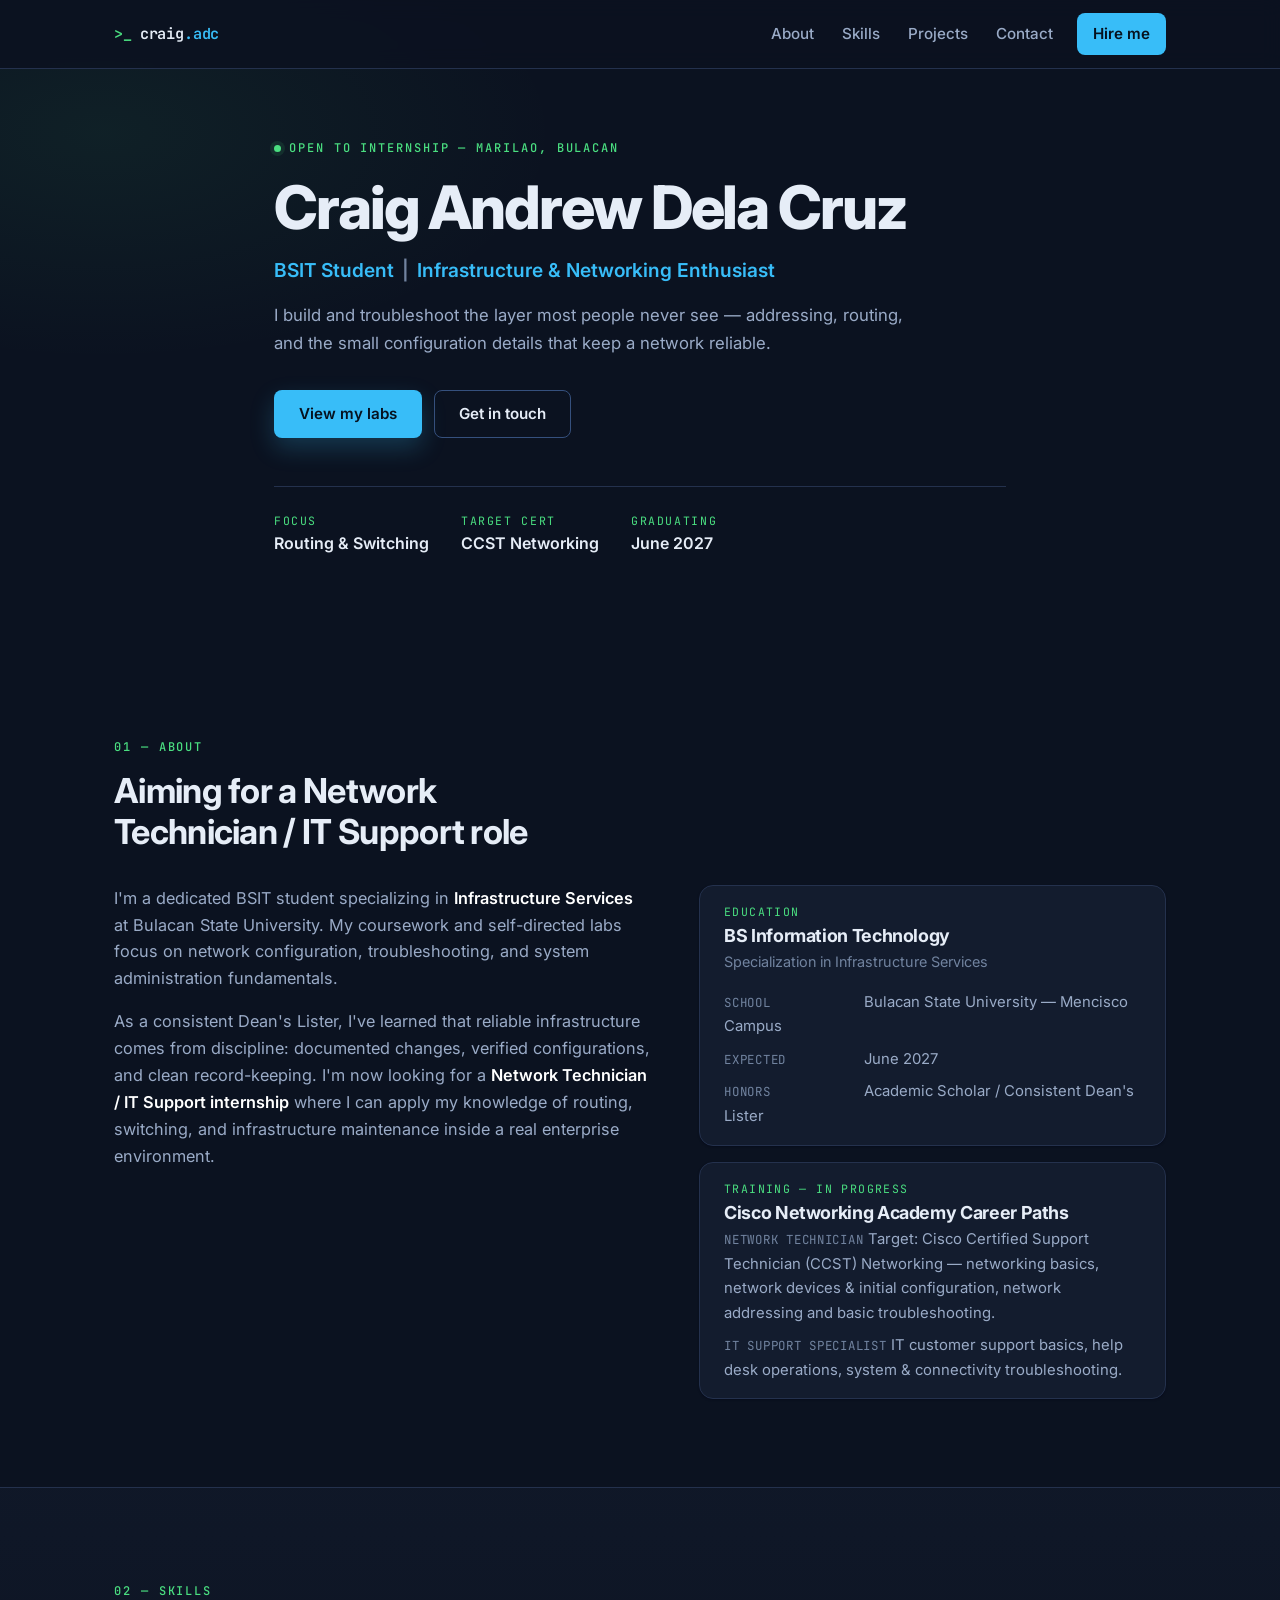
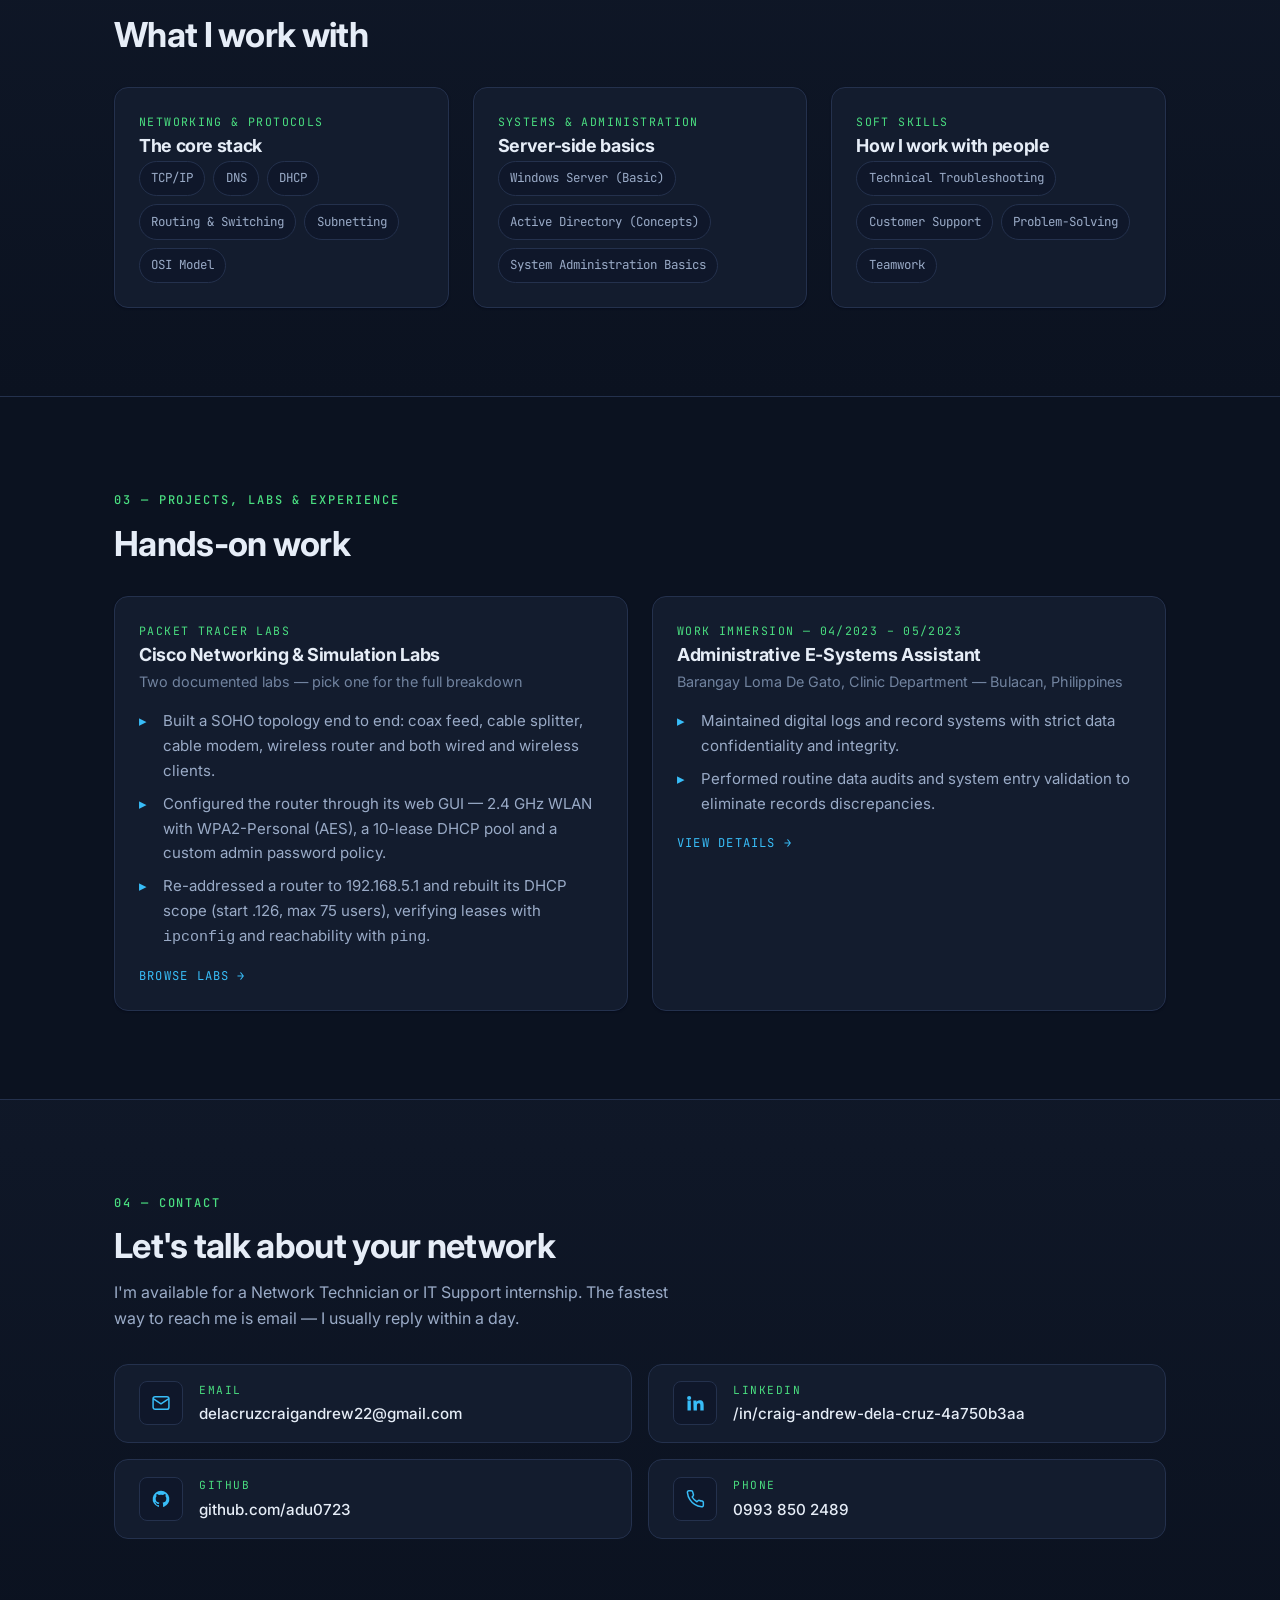
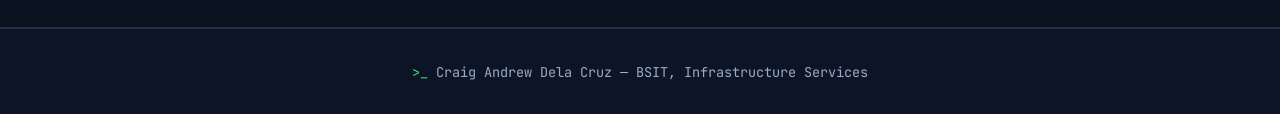
==== commit f52697d8: "Packet Tracer Labs card are now on their own separate cards" ====
--- a/index.html
+++ b/index.html
@@ -199,13 +199,13 @@
                 Cisco Networking &amp; Simulation Labs
               </button>
             </h3>
-            <p class="card-subtitle">Two documented labs &mdash; SOHO networking and DHCP scoping</p>
+            <p class="card-subtitle">Two documented labs &mdash; pick one for the full breakdown</p>
             <ul class="bullet-list">
               <li>Built a SOHO topology end to end: coax feed, cable splitter, cable modem, wireless router and both wired and wireless clients.</li>
               <li>Configured the router through its web GUI &mdash; 2.4 GHz WLAN with WPA2-Personal (AES), a 10-lease DHCP pool and a custom admin password policy.</li>
               <li>Re-addressed a router to 192.168.5.1 and rebuilt its DHCP scope (start .126, max 75 users), verifying leases with <code>ipconfig</code> and reachability with <code>ping</code>.</li>
             </ul>
-            <p class="card-hint" aria-hidden="true">View details</p>
+            <p class="card-hint" aria-hidden="true">Browse labs</p>
           </article>
 
           <article class="card project-card" data-reveal>
@@ -302,7 +302,7 @@
   <dialog class="modal" id="modal-packet-tracer" aria-labelledby="modal-packet-tracer-title">
     <header class="modal-header">
       <div>
-        <p class="card-eyebrow">Packet Tracer Lab</p>
+        <p class="card-eyebrow">Packet Tracer Labs</p>
         <h2 class="modal-title" id="modal-packet-tracer-title">Cisco Networking &amp; Simulation Labs</h2>
       </div>
       <button class="modal-close" type="button" data-modal-close aria-label="Close project details">
@@ -313,24 +313,36 @@
     </header>
 
     <div class="modal-body">
-      <div class="modal-gallery" role="group" aria-label="Lab topology screenshots">
-        <figure class="gallery-item">
-          <a class="gallery-link" href="images/lab-01-soho-topology.png" target="_blank" rel="noopener">
+      <p class="modal-lead">
+        Documented labs from the Cisco Networking Academy Network Technician pathway. Each lab ships
+        with its own Packet Tracer file (<code>.pka</code>), topology screenshot and write-up in the
+        repository. Pick a lab for the full breakdown.
+      </p>
+
+      <div class="lab-grid">
+        <article class="lab-tile">
+          <div class="img-frame">
             <img class="modal-placeholder" src="images/lab-01-soho-topology.png" width="899" height="482"
                  alt="Packet Tracer topology for lab 01: a cable splitter feeds a cable modem and a TV; the modem links to a home wireless router, which serves a bedroom PC and an office PC, and the splitter reaches an external skillsforall.srv server through a coax cloud." />
-            <span class="sr-only">Open the full-size lab 01 topology (opens in a new tab)</span>
-          </a>
-          <figcaption><strong>Lab 01</strong> &mdash; SOHO network: coax and copper cabling, wireless router, wired and wireless clients.</figcaption>
-        </figure>
-
-        <figure class="gallery-item">
-          <a class="gallery-link" href="images/lab-02-dhcp-topology.png" target="_blank" rel="noopener">
+          </div>
+          <p class="card-eyebrow">Lab 01</p>
+          <h3 class="card-title lab-tile-title">
+            <button class="card-trigger" type="button" data-modal-target="modal-lab-01">SOHO Wireless Network</button>
+          </h3>
+          <p class="lab-tile-subtitle">Coax and copper cabling, wireless router GUI, DHCP pool and WPA2-Personal security.</p>
+        </article>
+
+        <article class="lab-tile">
+          <div class="img-frame">
             <img class="modal-placeholder" src="images/lab-02-dhcp-topology.png" width="423" height="253"
                  alt="Packet Tracer topology for lab 02: a DHCP-enabled wireless router connected by three Ethernet cables to client PCs labelled PC0, PC1 and PC2." />
-            <span class="sr-only">Open the full-size lab 02 topology (opens in a new tab)</span>
-          </a>
-          <figcaption><strong>Lab 02</strong> &mdash; DHCP on a wireless router: custom IP addressing and scope sizing.</figcaption>
-        </figure>
+          </div>
+          <p class="card-eyebrow">Lab 02</p>
+          <h3 class="card-title lab-tile-title">
+            <button class="card-trigger" type="button" data-modal-target="modal-lab-02">DHCP on a Wireless Router</button>
+          </h3>
+          <p class="lab-tile-subtitle">Router re-addressing, custom DHCP scope sizing and lease verification.</p>
+        </article>
       </div>
 
       <div class="modal-actions">
@@ -343,36 +355,123 @@
         </a>
         <p class="modal-actions-note">Repository: <code>adu0723/cisco-networking-academy-labs</code></p>
       </div>
+    </div>
+  </dialog>
+
+  <dialog class="modal" id="modal-lab-01" aria-labelledby="modal-lab-01-title">
+    <header class="modal-header">
+      <div>
+        <p class="card-eyebrow">Lab 01 &mdash; Packet Tracer</p>
+        <h2 class="modal-title" id="modal-lab-01-title">SOHO Wireless Network</h2>
+      </div>
+      <button class="modal-close" type="button" data-modal-close aria-label="Close lab details">
+        <svg viewBox="0 0 24 24" width="18" height="18" fill="none" stroke="currentColor" stroke-width="2" stroke-linecap="round" aria-hidden="true">
+          <path d="M6 6l12 12M18 6L6 18" />
+        </svg>
+      </button>
+    </header>
+
+    <div class="modal-body">
+      <button class="modal-back" type="button" data-modal-open="modal-packet-tracer">
+        <span aria-hidden="true">&larr;</span> All labs
+      </button>
+
+      <figure class="modal-figure">
+        <a class="img-zoom" href="images/lab-01-soho-topology.png" target="_blank" rel="noopener">
+          <img class="modal-placeholder" src="images/lab-01-soho-topology.png" width="899" height="482"
+               alt="Packet Tracer topology for lab 01: a cable splitter feeds a cable modem and a TV; the modem links to a home wireless router, which serves a bedroom PC and an office PC, and the splitter reaches an external skillsforall.srv server through a coax cloud." />
+          <span class="sr-only">Open the full-size lab 01 topology (opens in a new tab)</span>
+        </a>
+        <figcaption><strong>Lab 01</strong> &mdash; SOHO topology: coax feed, cable splitter, cable modem, wireless router, wired hosts and a wireless client.</figcaption>
+      </figure>
 
       <p class="modal-lead">
-        Two documented labs from the Cisco Networking Academy Network Technician pathway. Each one
-        ships with its own Packet Tracer file (<code>.pka</code>), topology screenshot and write-up
-        in the repository.
+        End-to-end setup of a small office / home office network: physical cabling, wireless router
+        administration through its web GUI, a tightened DHCP pool, WPA2-Personal security and host
+        connectivity testing.
       </p>
 
-      <h3 class="modal-subtitle">Lab 01 &mdash; SOHO wireless network</h3>
+      <h3 class="modal-subtitle">What I configured</h3>
       <ul class="bullet-list">
         <li>Cabled the physical layer: coaxial feed into a cable splitter, split to the cable modem and TV, then copper straight-through to the router.</li>
         <li>Administered the SOHO wireless router through its web GUI and replaced the default administrative credentials with a custom password policy.</li>
         <li>Configured the DHCP pool with a 10-lease cap to reduce lease exhaustion and limit unknown devices attaching to the network.</li>
         <li>Enabled the 2.4 GHz radio with a custom SSID and WPA2-Personal (AES), then authenticated and associated a wireless laptop.</li>
-        <li>Verified end to end: DHCP addressing on both wired hosts, DNS resolution, and HTTP requests to an external server from wired and wireless clients.</li>
       </ul>
 
-      <h3 class="modal-subtitle">Lab 02 &mdash; DHCP scope on a wireless router</h3>
+      <h3 class="modal-subtitle">Verification</h3>
+      <ul class="bullet-list">
+        <li>Confirmed both wired hosts picked up valid IPv4 addresses in the 192.168.x.x scope over DHCP.</li>
+        <li>Authenticated the laptop against the SSID with the pre-shared key and checked access point association.</li>
+        <li>Loaded an external domain from every endpoint and verified DNS resolution, routing through the cable gateway and access on both wired and wireless segments.</li>
+      </ul>
+
+      <dl class="modal-meta">
+        <div class="modal-meta-item">
+          <dt>Platform</dt>
+          <dd>Cisco Packet Tracer</dd>
+        </div>
+        <div class="modal-meta-item">
+          <dt>Focus</dt>
+          <dd>Physical media, WLAN setup, DHCP pool, WPA2-Personal</dd>
+        </div>
+        <div class="modal-meta-item">
+          <dt>Lab folder</dt>
+          <dd>01-wireless-router-and-client</dd>
+        </div>
+        <div class="modal-meta-item">
+          <dt>Files</dt>
+          <dd>Packet Tracer .pka, README, topology.png</dd>
+        </div>
+      </dl>
+    </div>
+  </dialog>
+
+  <dialog class="modal" id="modal-lab-02" aria-labelledby="modal-lab-02-title">
+    <header class="modal-header">
+      <div>
+        <p class="card-eyebrow">Lab 02 &mdash; Packet Tracer</p>
+        <h2 class="modal-title" id="modal-lab-02-title">DHCP on a Wireless Router</h2>
+      </div>
+      <button class="modal-close" type="button" data-modal-close aria-label="Close lab details">
+        <svg viewBox="0 0 24 24" width="18" height="18" fill="none" stroke="currentColor" stroke-width="2" stroke-linecap="round" aria-hidden="true">
+          <path d="M6 6l12 12M18 6L6 18" />
+        </svg>
+      </button>
+    </header>
+
+    <div class="modal-body">
+      <button class="modal-back" type="button" data-modal-open="modal-packet-tracer">
+        <span aria-hidden="true">&larr;</span> All labs
+      </button>
+
+      <figure class="modal-figure">
+        <a class="img-zoom" href="images/lab-02-dhcp-topology.png" target="_blank" rel="noopener">
+          <img class="modal-placeholder" src="images/lab-02-dhcp-topology.png" width="423" height="253"
+               alt="Packet Tracer topology for lab 02: a DHCP-enabled wireless router connected by three Ethernet cables to client PCs labelled PC0, PC1 and PC2." />
+          <span class="sr-only">Open the full-size lab 02 topology (opens in a new tab)</span>
+        </a>
+        <figcaption><strong>Lab 02</strong> &mdash; a DHCP-enabled wireless router serving three client PCs over copper straight-through links.</figcaption>
+      </figure>
+
+      <p class="modal-lead">
+        Router management and DHCP scope design: connecting client workstations, re-addressing the
+        router, resizing the DHCP scope and proving every lease with command-line checks.
+      </p>
+
+      <h3 class="modal-subtitle">What I configured</h3>
       <ul class="bullet-list">
         <li>Deployed three client PCs and a router, cabled from the PC FastEthernet interfaces to the router switch ports with copper straight-through cable.</li>
+        <li>Set the clients to request IP settings dynamically, then identified the default gateway handed out by the router.</li>
         <li>Re-addressed the router from its factory default to <code>192.168.5.1</code> and re-authenticated to the management page on the new IP.</li>
         <li>Rebuilt the DHCP scope: starting address <code>192.168.5.126</code> with a maximum of 75 users.</li>
+      </ul>
+
+      <h3 class="modal-subtitle">Verification</h3>
+      <ul class="bullet-list">
         <li>Renewed leases by toggling clients between static and DHCP, then confirmed the assignment with <code>ipconfig</code>.</li>
-        <li>Validated reachability by pinging the router management interface and peer workstations.</li>
-      </ul>
-
-      <h3 class="modal-subtitle">How I troubleshooted</h3>
-      <ul class="bullet-list">
-        <li>Checked the layer below before touching configuration: cable type and interface status first, then addressing.</li>
-        <li>Used CLI tools (<code>ipconfig</code>, <code>ping</code>) and lease renewal to prove each fix instead of assuming it.</li>
-        <li>Tested from more than one host so a working endpoint couldn't hide a broken one.</li>
+        <li>Rolled dynamic addressing out to the remaining workstations and confirmed each one pulled an address from the new scope.</li>
+        <li>Pinged the router management interface and peer workstations to prove internal reachability.</li>
       </ul>
 
       <dl class="modal-meta">
@@ -381,16 +480,16 @@
           <dd>Cisco Packet Tracer</dd>
         </div>
         <div class="modal-meta-item">
-          <dt>Labs documented</dt>
-          <dd>Two &mdash; SOHO networking, DHCP scope design</dd>
-        </div>
-        <div class="modal-meta-item">
-          <dt>Repository</dt>
-          <dd>adu0723/cisco-networking-academy-labs</dd>
-        </div>
-        <div class="modal-meta-item">
-          <dt>Related training</dt>
-          <dd>Cisco Networking Academy &mdash; Network Technician path (in progress)</dd>
+          <dt>Focus</dt>
+          <dd>Router management, subnetting, DHCP scope design</dd>
+        </div>
+        <div class="modal-meta-item">
+          <dt>Lab folder</dt>
+          <dd>02-Configure-DHCP-on-a-Wireless-Router</dd>
+        </div>
+        <div class="modal-meta-item">
+          <dt>Files</dt>
+          <dd>Packet Tracer .pka, README, topology.png</dd>
         </div>
       </dl>
     </div>
--- a/style.css
+++ b/style.css
@@ -977,52 +977,128 @@
   color: var(--accent-alt);
 }
 
-/* --- Screenshot gallery --- */
-.modal-gallery {
-  display: grid;
-  gap: var(--space-md);
+/* --- Shared image treatments --- */
+.modal-figure {
   margin: 0 0 var(--space-lg);
 }
 
-.modal-figure,
-.gallery-item {
-  margin: 0;
-}
-
-.modal-figure figcaption,
-.gallery-item figcaption {
+.modal-figure figcaption {
   margin-top: var(--space-xs);
   color: var(--text-dim);
   font-size: 0.8rem;
 }
 
-.gallery-item figcaption strong {
+.modal-figure figcaption strong {
   color: var(--text);
   font-weight: 600;
 }
 
-/* Uniform frame per screenshot so mixed source sizes still line up.
+/* Fixed frame for previews, so mixed source sizes still line up.
    object-fit keeps the whole diagram visible instead of cropping devices. */
-.gallery-link {
+.img-frame {
   display: block;
   aspect-ratio: 16 / 10;
   border: 1px solid var(--border);
   border-radius: var(--radius);
   background: var(--bg-soft);
   overflow: hidden;
-  transition: border-color var(--transition), box-shadow var(--transition);
-}
-
-.gallery-link:hover {
-  border-color: var(--accent);
-  box-shadow: var(--shadow-md);
-}
-
-.gallery-link .modal-placeholder {
+}
+
+.img-frame .modal-placeholder {
   width: 100%;
   height: 100%;
   border-radius: 0;
   object-fit: contain;
+}
+
+/* Detail view: the diagram is the subject, so keep its natural ratio. */
+.img-zoom {
+  display: block;
+  border: 1px solid var(--border);
+  border-radius: var(--radius);
+  background: var(--bg-soft);
+  overflow: hidden;
+  transition: border-color var(--transition), box-shadow var(--transition);
+}
+
+.img-zoom:hover {
+  border-color: var(--accent);
+  box-shadow: var(--shadow-md);
+}
+
+.img-zoom .modal-placeholder {
+  border-radius: 0;
+}
+
+/* --- Lab list inside the Packet Tracer modal --- */
+.lab-grid {
+  display: grid;
+  gap: var(--space-md);
+}
+
+.lab-tile {
+  position: relative;
+  display: flex;
+  flex-direction: column;
+  padding: var(--space-sm);
+  border: 1px solid var(--border);
+  border-radius: var(--radius);
+  background: var(--bg-soft);
+  transition: transform var(--transition), border-color var(--transition),
+    box-shadow var(--transition);
+}
+
+.lab-tile:hover {
+  transform: translateY(-3px);
+  border-color: var(--border-hover);
+  box-shadow: var(--shadow-md);
+}
+
+.lab-tile:focus-within {
+  border-color: var(--accent);
+  box-shadow: var(--shadow-md);
+}
+
+.lab-tile .card-eyebrow {
+  margin: var(--space-sm) 0 var(--space-2xs);
+}
+
+.lab-tile-title {
+  margin-bottom: var(--space-2xs);
+  font-size: 1.05rem;
+}
+
+.lab-tile-subtitle {
+  margin: 0;
+  color: var(--text-dim);
+  font-size: 0.86rem;
+  line-height: 1.5;
+}
+
+/* --- Back link inside a lab detail modal --- */
+.modal-back {
+  display: inline-flex;
+  align-items: center;
+  gap: var(--space-2xs);
+  margin-bottom: var(--space-md);
+  padding: var(--space-2xs) var(--space-sm);
+  border: 1px solid var(--border);
+  border-radius: 999px;
+  background: transparent;
+  color: var(--text-muted);
+  font-family: var(--font-mono);
+  font-size: 0.74rem;
+  letter-spacing: 0.1em;
+  text-transform: uppercase;
+  cursor: pointer;
+  transition: color var(--transition), border-color var(--transition),
+    background-color var(--transition);
+}
+
+.modal-back:hover {
+  border-color: var(--accent);
+  background: var(--accent-soft);
+  color: var(--accent);
 }
 
 /* --- Repository call to action --- */
@@ -1154,7 +1230,7 @@
 }
 
 @media (min-width: 640px) {
-  .modal-gallery {
+  .lab-grid {
     grid-template-columns: repeat(2, minmax(0, 1fr));
   }
 
@@ -1191,7 +1267,9 @@
   .contact-item,
   .contact-icon,
   .modal-close,
-  .gallery-link,
+  .img-zoom,
+  .lab-tile,
+  .modal-back,
   .hero-meta {
     transition: none;
   }
@@ -1199,7 +1277,8 @@
   .card:hover,
   .contact-item:hover,
   .btn:hover,
-  .tag:hover {
+  .tag:hover,
+  .lab-tile:hover {
     transform: none;
   }
 
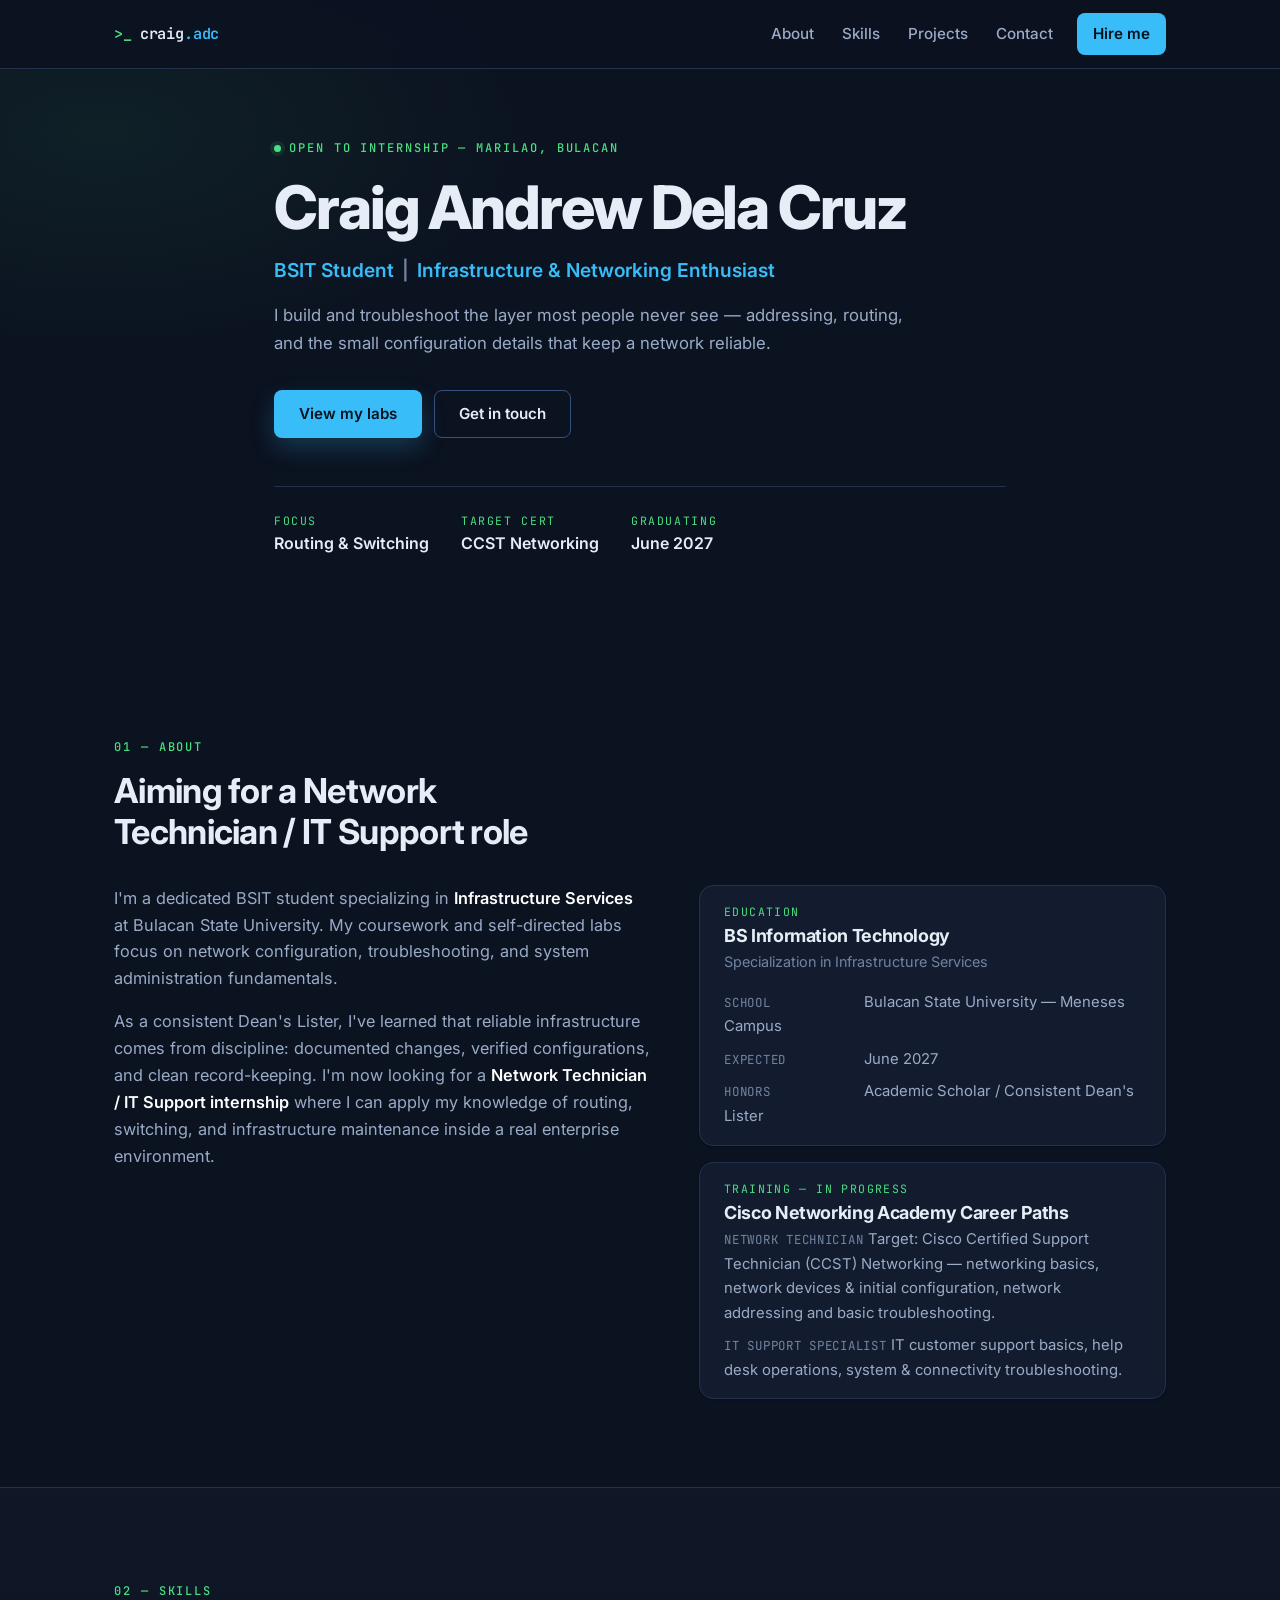
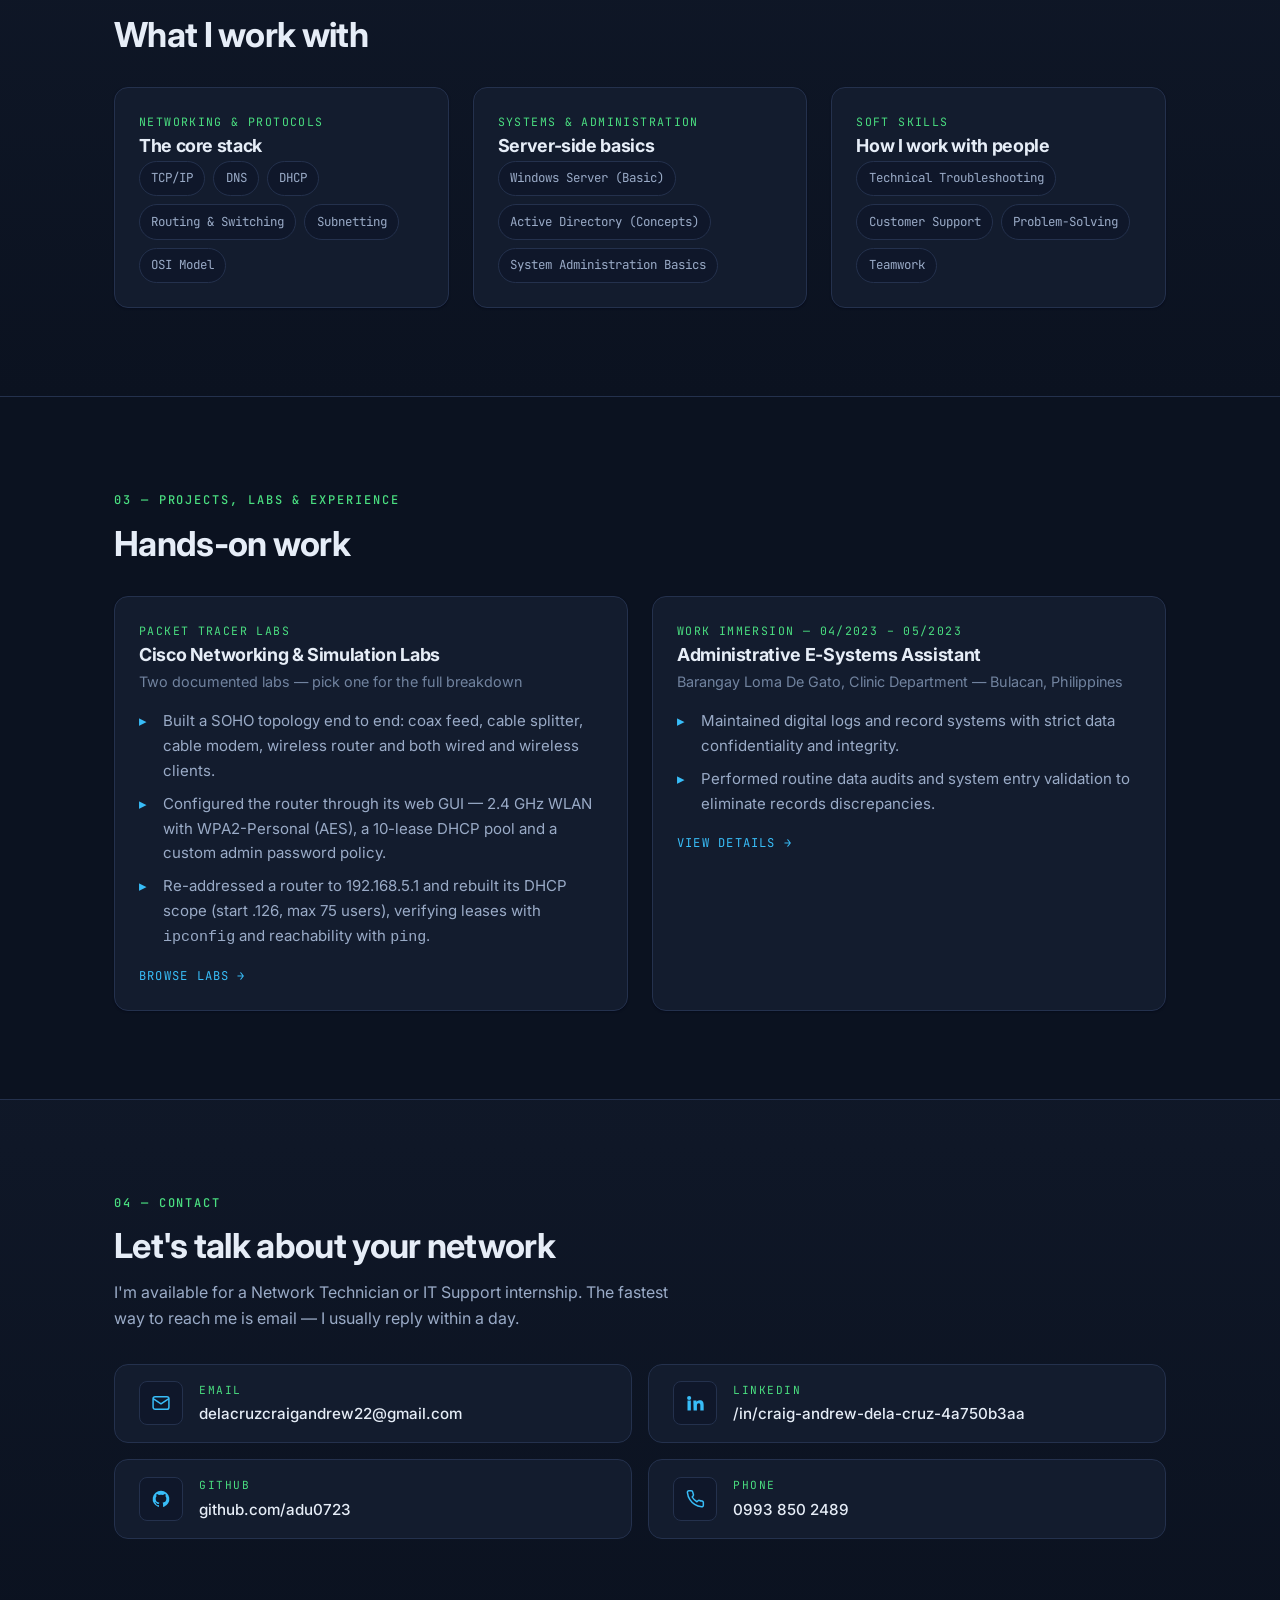
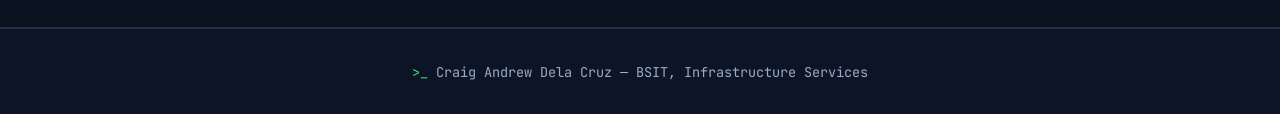
==== commit bb608c45: "School campus typo" ====
--- a/index.html
+++ b/index.html
@@ -113,7 +113,7 @@
               <h3 class="card-title">BS Information Technology</h3>
               <p class="card-subtitle">Specialization in Infrastructure Services</p>
               <ul class="detail-list">
-                <li><span class="detail-label">School</span> Bulacan State University &mdash; Mencisco Campus</li>
+                <li><span class="detail-label">School</span> Bulacan State University &mdash; Meneses Campus</li>
                 <li><span class="detail-label">Expected</span> June 2027</li>
                 <li><span class="detail-label">Honors</span> Academic Scholar / Consistent Dean's Lister</li>
               </ul>
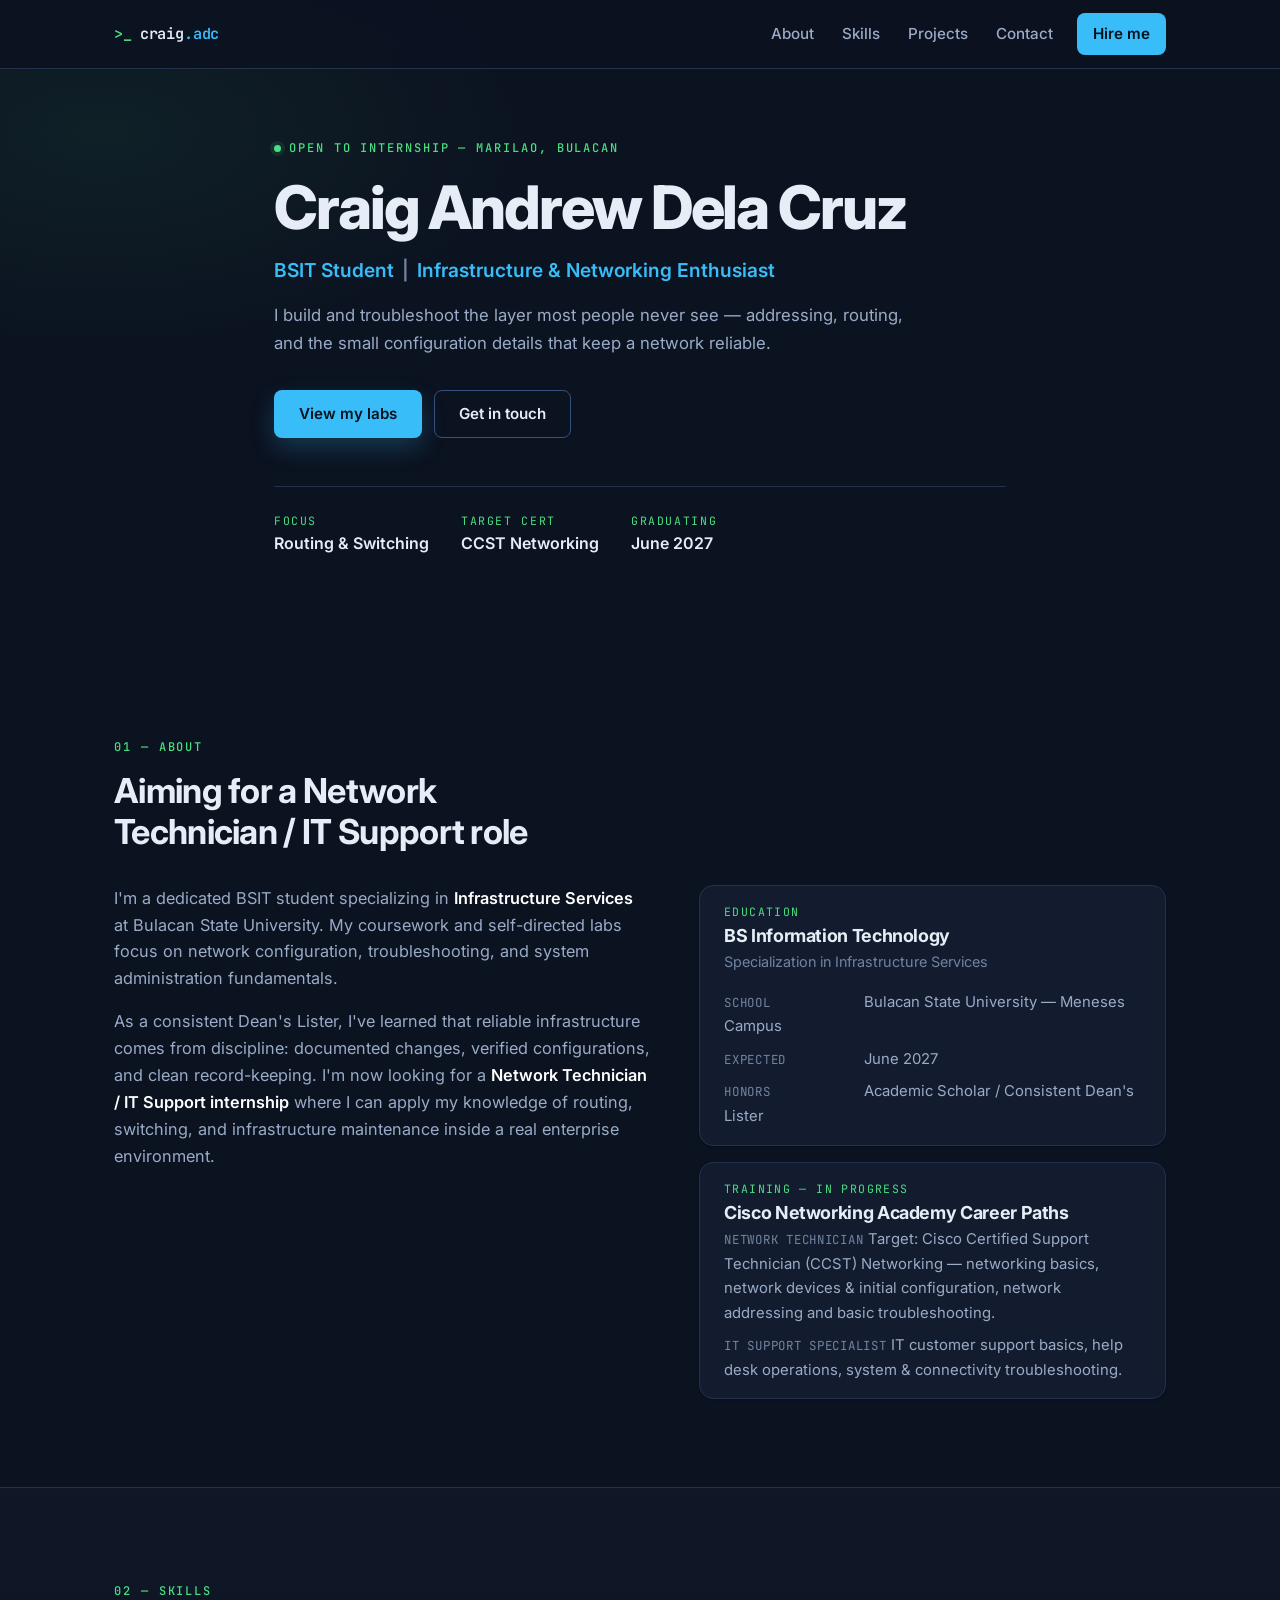
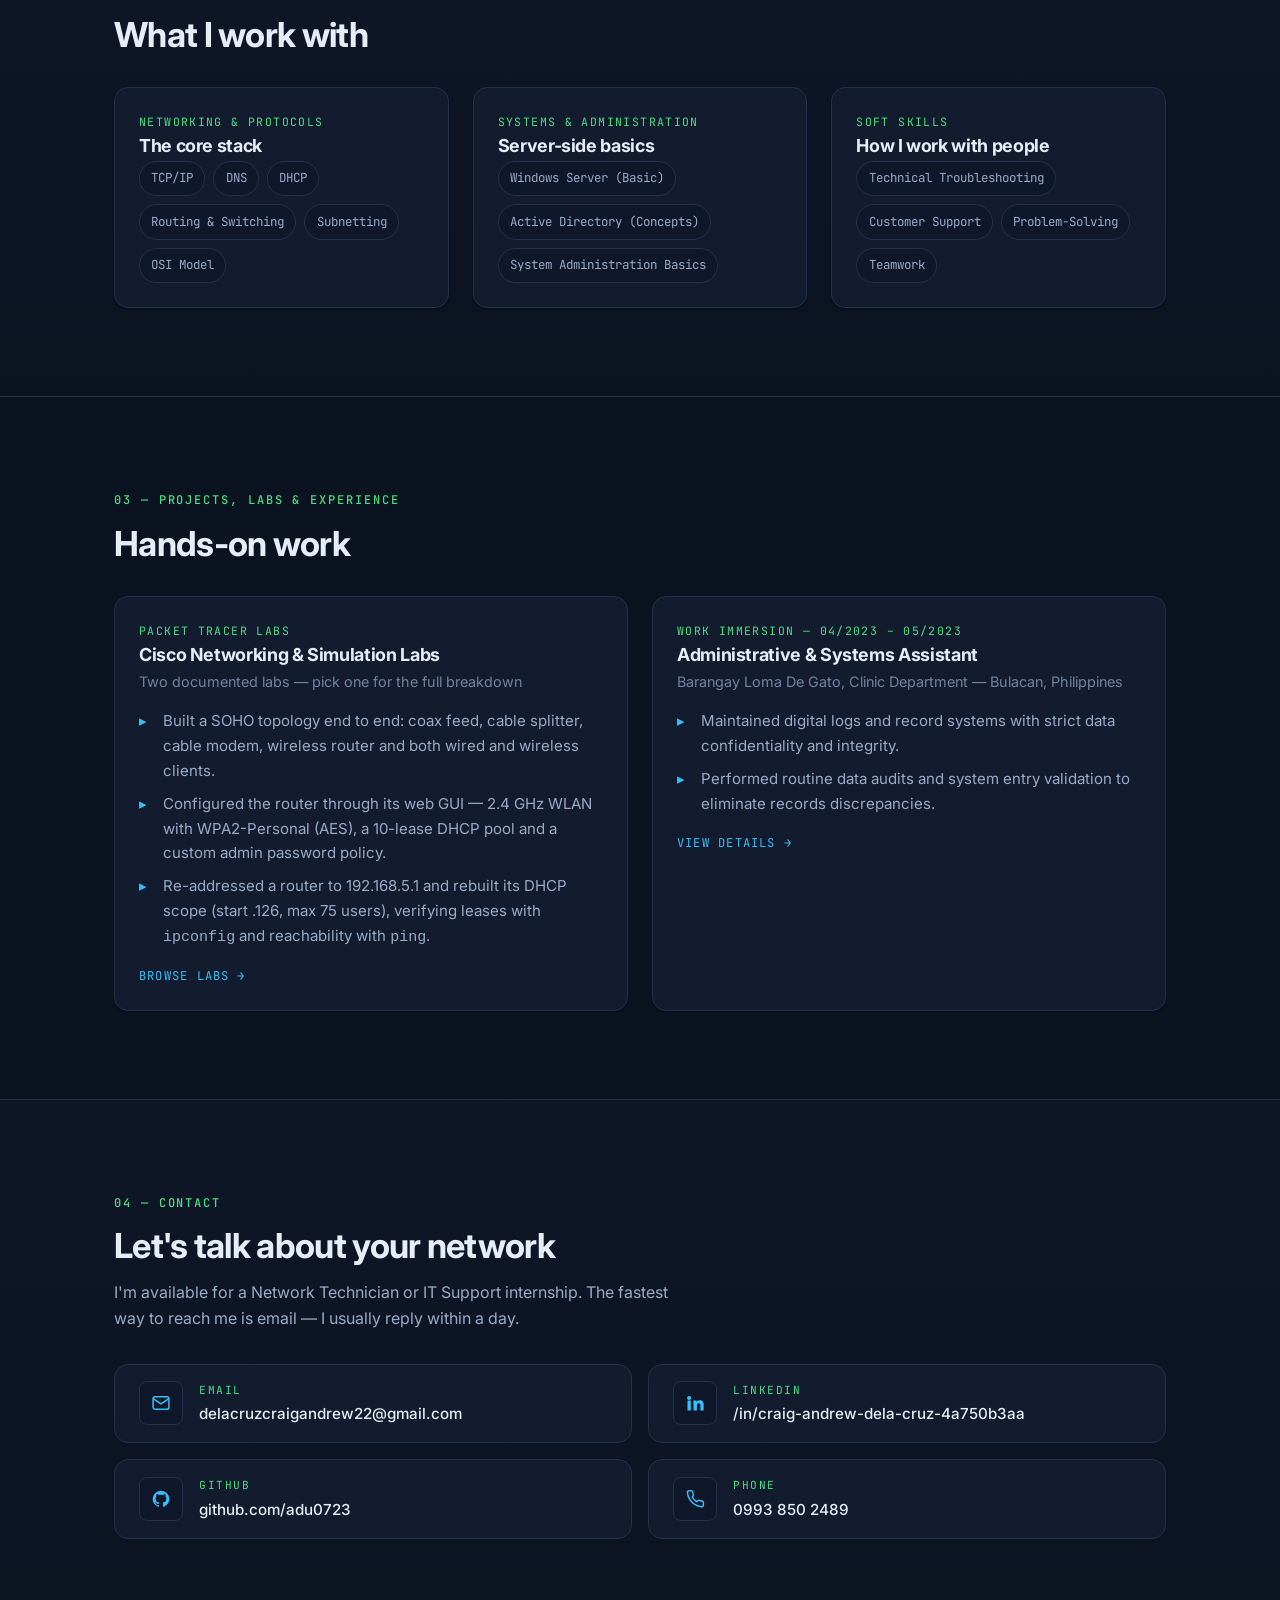
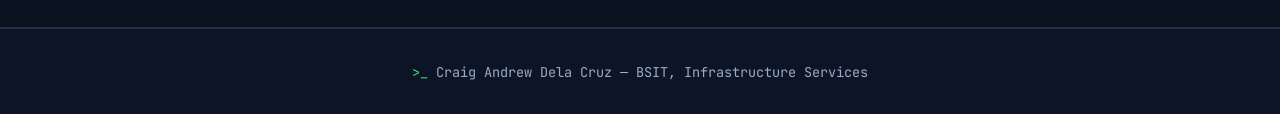
==== commit 8c7e4c90: "Fixed the Administrative E-Systems Assistant to Administrative & Systems Assistant" ====
--- a/index.html
+++ b/index.html
@@ -212,7 +212,7 @@
             <p class="card-eyebrow">Work Immersion &mdash; 04/2023 &ndash; 05/2023</p>
             <h3 class="card-title">
               <button class="card-trigger" type="button" data-modal-target="modal-work-immersion">
-                Administrative E-Systems Assistant
+                Administrative &amp; Systems Assistant
               </button>
             </h3>
             <p class="card-subtitle">Barangay Loma De Gato, Clinic Department &mdash; Bulacan, Philippines</p>
@@ -499,7 +499,7 @@
     <header class="modal-header">
       <div>
         <p class="card-eyebrow">Work Immersion &mdash; 04/2023 &ndash; 05/2023</p>
-        <h2 class="modal-title" id="modal-work-immersion-title">Administrative E-Systems Assistant</h2>
+        <h2 class="modal-title" id="modal-work-immersion-title">Administrative &amp; Systems Assistant</h2>
       </div>
       <button class="modal-close" type="button" data-modal-close aria-label="Close project details">
         <svg viewBox="0 0 24 24" width="18" height="18" fill="none" stroke="currentColor" stroke-width="2" stroke-linecap="round" aria-hidden="true">
@@ -509,45 +509,9 @@
     </header>
 
     <div class="modal-body">
-      <figure class="modal-figure">
-        <svg class="modal-placeholder" viewBox="0 0 640 340" role="img" aria-label="Placeholder illustration of a digital records system listing validated log entries">
-          <rect class="ph-bg" x="0" y="0" width="640" height="340" rx="12" />
-          <rect class="ph-frame" x="10" y="10" width="620" height="320" rx="10" />
-
-          <rect class="ph-node" x="40" y="40" width="560" height="34" rx="6" />
-          <text class="ph-text" x="58" y="62">CLIENT RECORDS &mdash; LOG ENTRIES</text>
-
-          <rect class="ph-client" x="40" y="96" width="560" height="34" rx="6" />
-          <rect class="ph-bar" x="56" y="108" width="150" height="10" rx="5" />
-          <rect class="ph-bar ph-bar--short" x="224" y="108" width="96" height="10" rx="5" />
-          <circle class="ph-dot" cx="566" cy="113" r="5" />
-
-          <rect class="ph-client" x="40" y="142" width="560" height="34" rx="6" />
-          <rect class="ph-bar" x="56" y="154" width="128" height="10" rx="5" />
-          <rect class="ph-bar ph-bar--short" x="224" y="154" width="112" height="10" rx="5" />
-          <circle class="ph-dot" cx="566" cy="159" r="5" />
-
-          <rect class="ph-client" x="40" y="188" width="560" height="34" rx="6" />
-          <rect class="ph-bar" x="56" y="200" width="164" height="10" rx="5" />
-          <rect class="ph-bar ph-bar--short" x="224" y="200" width="84" height="10" rx="5" />
-          <circle class="ph-dot" cx="566" cy="205" r="5" />
-
-          <rect class="ph-client" x="40" y="234" width="560" height="34" rx="6" />
-          <rect class="ph-bar" x="56" y="246" width="138" height="10" rx="5" />
-          <rect class="ph-bar ph-bar--short" x="224" y="246" width="104" height="10" rx="5" />
-          <circle class="ph-dot" cx="566" cy="251" r="5" />
-
-          <rect class="ph-chip" x="40" y="286" width="132" height="30" rx="15" />
-          <text class="ph-chip-text" x="62" y="306">AUDIT PASSED</text>
-
-          <text class="ph-label" x="452" y="306">PLACEHOLDER</text>
-        </svg>
-        <figcaption>Placeholder image &mdash; replace with a records-system screenshot or a Clinic Department photo.</figcaption>
-      </figure>
-
       <p class="modal-lead">
         A work immersion placement with the Barangay Loma De Gato Clinic Department as
-        Administrative E-Systems Assistant, maintaining the digital records the clinic relied on
+        Administrative &amp; Systems Assistant, maintaining the digital records the clinic relied on
         day to day.
       </p>
 
@@ -572,7 +536,7 @@
         </div>
         <div class="modal-meta-item">
           <dt>Role</dt>
-          <dd>Administrative E-Systems Assistant</dd>
+          <dd>Administrative &amp; Systems Assistant</dd>
         </div>
         <div class="modal-meta-item">
           <dt>Dates</dt>
--- a/style.css
+++ b/style.css
@@ -1136,69 +1136,6 @@
   width: 100%;
   height: auto;
   border-radius: var(--radius);
-}
-
-/* Placeholder graphic parts */
-.ph-bg {
-  fill: var(--bg-soft);
-}
-
-.ph-frame {
-  fill: none;
-  stroke: var(--border-hover);
-  stroke-width: 1.5;
-  stroke-dasharray: 7 7;
-}
-
-.ph-node {
-  fill: #17243c;
-  stroke: var(--accent);
-  stroke-width: 1.5;
-}
-
-.ph-client {
-  fill: #16223a;
-  stroke: var(--border-hover);
-  stroke-width: 1.5;
-}
-
-.ph-text {
-  fill: var(--text-muted);
-  font-family: var(--font-mono);
-  font-size: 13px;
-}
-
-.ph-label {
-  fill: var(--accent-alt);
-  font-family: var(--font-mono);
-  font-size: 12px;
-  letter-spacing: 0.08em;
-}
-
-.ph-bar {
-  fill: var(--border-hover);
-  opacity: 0.55;
-}
-
-.ph-bar--short {
-  opacity: 0.3;
-}
-
-.ph-dot {
-  fill: var(--accent-alt);
-}
-
-.ph-chip {
-  fill: var(--accent-alt-soft);
-  stroke: var(--accent-alt);
-  stroke-width: 1;
-}
-
-.ph-chip-text {
-  fill: var(--accent-alt);
-  font-family: var(--font-mono);
-  font-size: 12px;
-  letter-spacing: 0.1em;
 }
 
 .modal-meta {
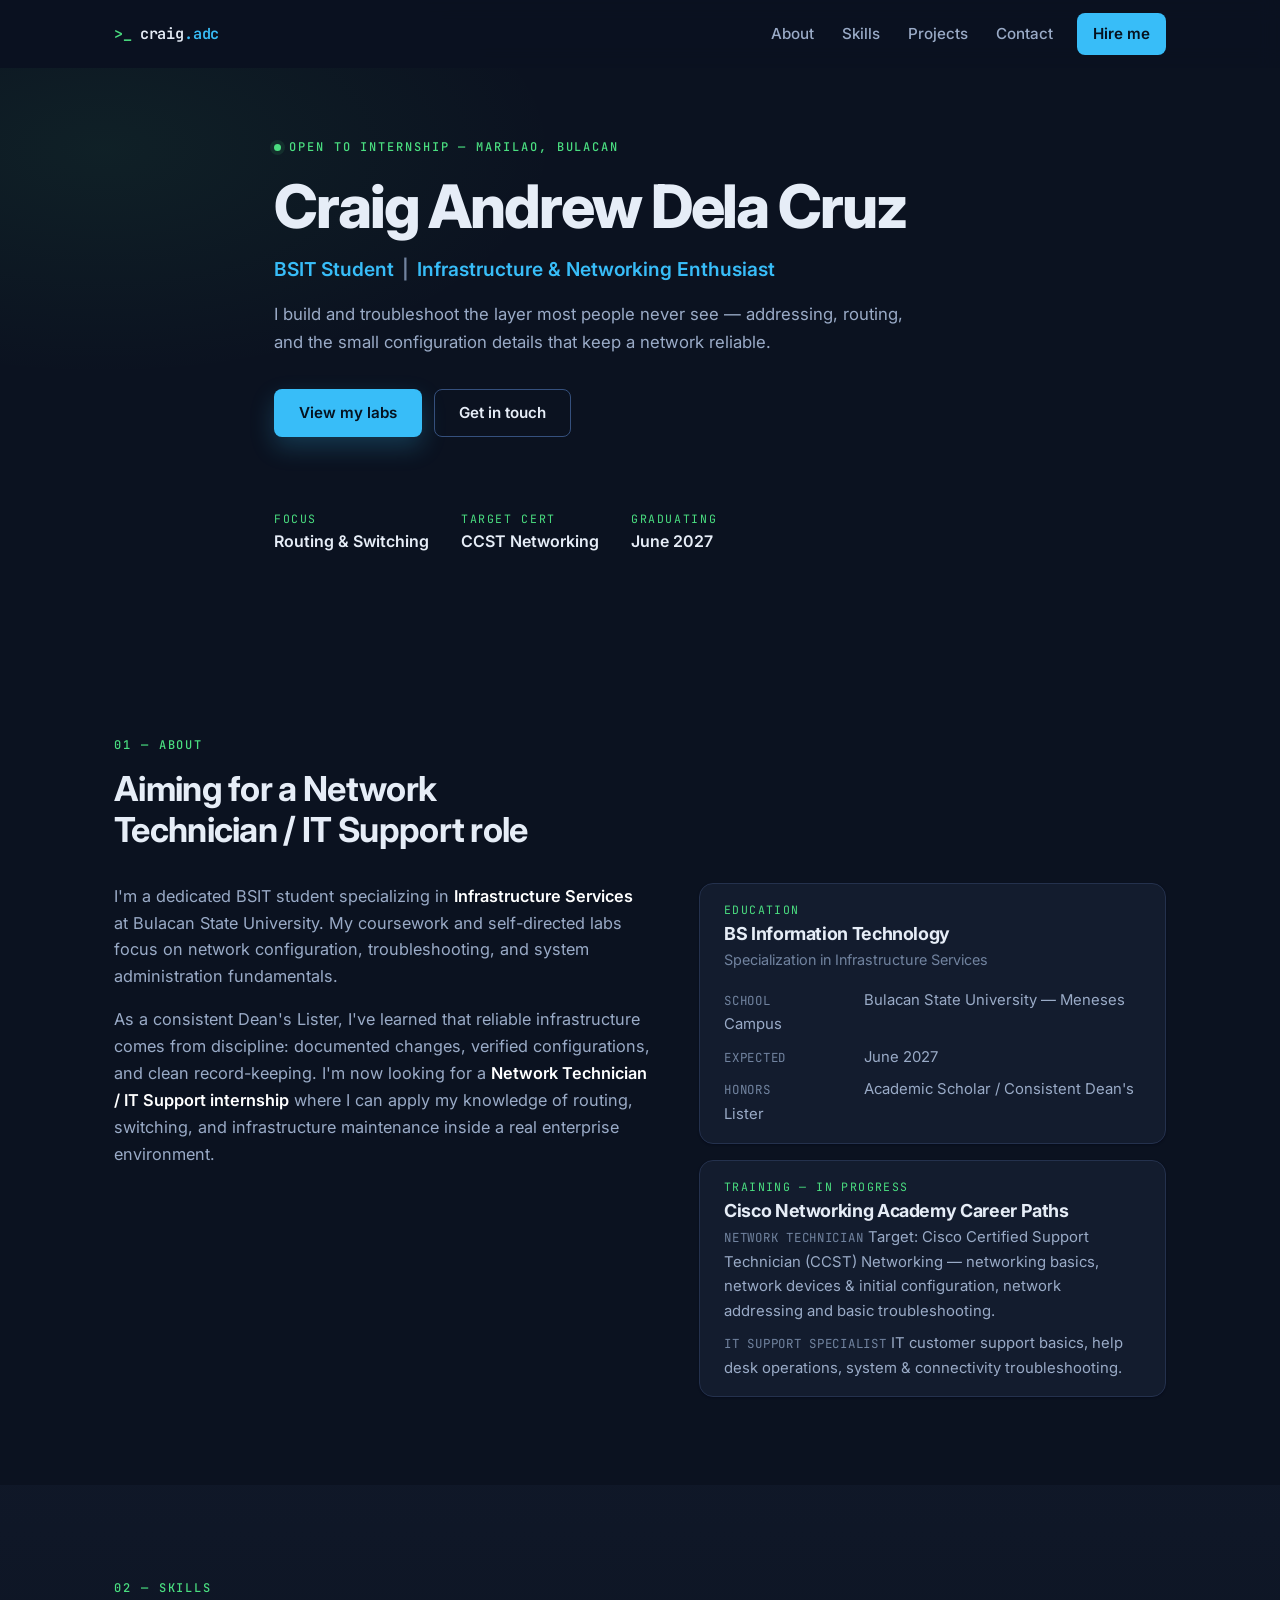
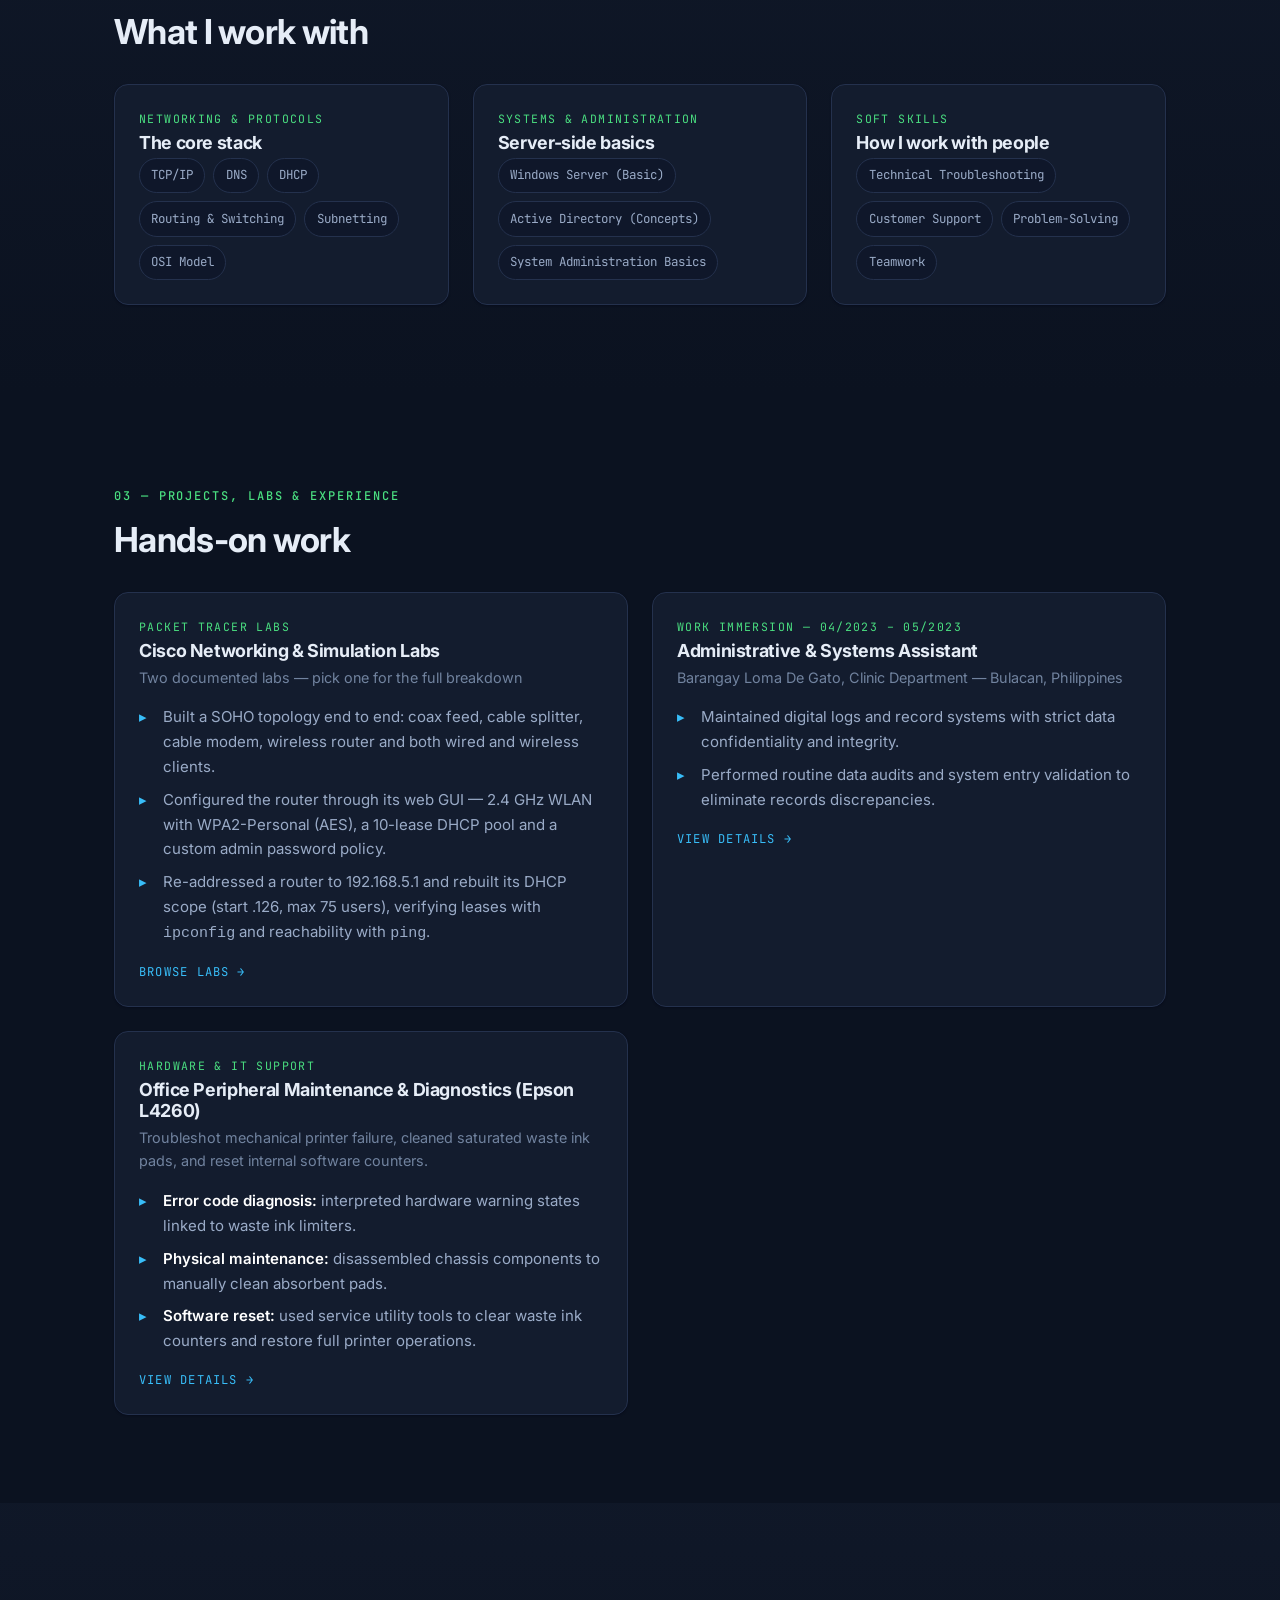
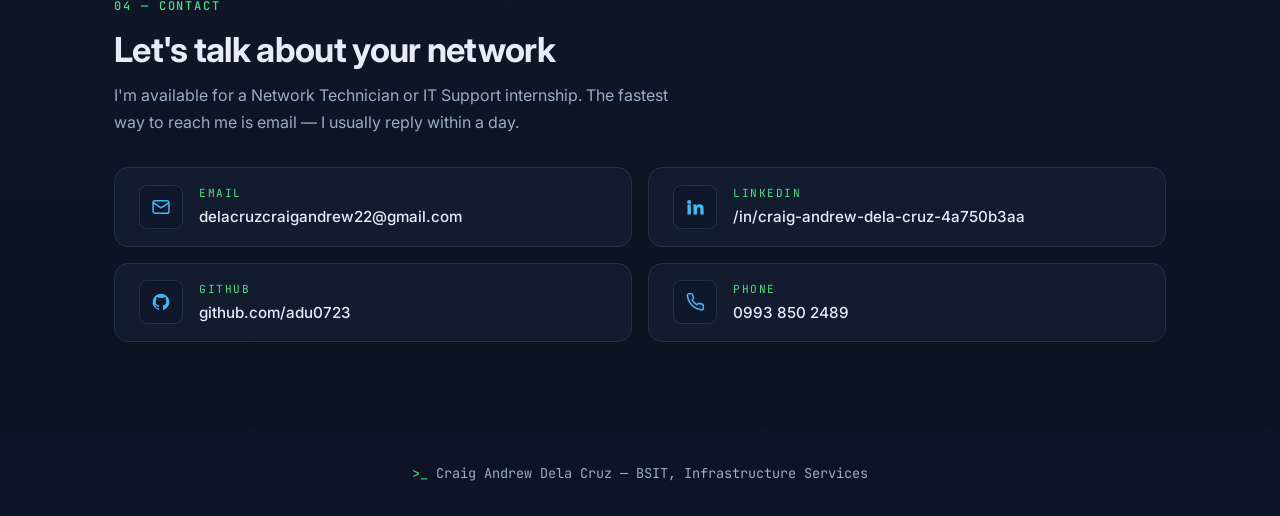
==== commit 3054107d: "new project card" ====
--- a/index.html
+++ b/index.html
@@ -222,6 +222,22 @@
             </ul>
             <p class="card-hint" aria-hidden="true">View details</p>
           </article>
+
+          <article class="card project-card" data-reveal>
+            <p class="card-eyebrow">Hardware &amp; IT Support</p>
+            <h3 class="card-title">
+              <button class="card-trigger" type="button" data-modal-target="modal-epson-l4260">
+                Office Peripheral Maintenance &amp; Diagnostics (Epson L4260)
+              </button>
+            </h3>
+            <p class="card-subtitle">Troubleshot mechanical printer failure, cleaned saturated waste ink pads, and reset internal software counters.</p>
+            <ul class="bullet-list">
+              <li><strong>Error code diagnosis:</strong> interpreted hardware warning states linked to waste ink limiters.</li>
+              <li><strong>Physical maintenance:</strong> disassembled chassis components to manually clean absorbent pads.</li>
+              <li><strong>Software reset:</strong> used service utility tools to clear waste ink counters and restore full printer operations.</li>
+            </ul>
+            <p class="card-hint" aria-hidden="true">View details</p>
+          </article>
         </div>
       </div>
     </section>
@@ -550,6 +566,103 @@
     </div>
   </dialog>
 
+  <dialog class="modal" id="modal-epson-l4260" aria-labelledby="modal-epson-l4260-title">
+    <header class="modal-header">
+      <div>
+        <p class="card-eyebrow">Hardware &amp; IT Support</p>
+        <h2 class="modal-title" id="modal-epson-l4260-title">Office Peripheral Maintenance &amp; Diagnostics (Epson L4260)</h2>
+      </div>
+      <button class="modal-close" type="button" data-modal-close aria-label="Close project details">
+        <svg viewBox="0 0 24 24" width="18" height="18" fill="none" stroke="currentColor" stroke-width="2" stroke-linecap="round" aria-hidden="true">
+          <path d="M6 6l12 12M18 6L6 18" />
+        </svg>
+      </button>
+    </header>
+
+    <div class="modal-body">
+      <p class="modal-lead">
+        Diagnosed the &ldquo;Ink Pad Needs Service&rdquo; software-locking error on an Epson L4260
+        multifunction printer. Performed physical teardown, washed and cleaned the absorbent waste
+        ink pads for reuse, and reset the internal EEPROM counters back to 0%.
+      </p>
+
+      <h3 class="modal-subtitle">Key highlights</h3>
+      <ul class="bullet-list">
+        <li><strong>Error code diagnosis:</strong> interpreted hardware warning states linked to waste ink limiters.</li>
+        <li><strong>Physical maintenance:</strong> disassembled chassis components to manually clean the absorbent pads.</li>
+        <li><strong>Software reset:</strong> utilized service utility tools to clear the waste ink counters and restore full printer operations.</li>
+      </ul>
+
+      <h3 class="modal-subtitle">Documentation &amp; proof</h3>
+      <figure class="modal-figure">
+        <div class="photo-grid">
+          <a class="photo-tile" href="images/epson-l4260-01-error-panel.jpg" target="_blank" rel="noopener">
+            <img src="images/epson-l4260-01-error-panel.jpg" width="1350" height="1800" loading="lazy" decoding="async"
+                 alt="Epson L4260 control panel showing error E-11 with the message that the ink pad needs service." />
+            <span class="sr-only">Open photo 01 full size (opens in a new tab)</span>
+          </a>
+
+          <a class="photo-tile" href="images/epson-l4260-02-printer-unit.jpg" target="_blank" rel="noopener">
+            <img src="images/epson-l4260-02-printer-unit.jpg" width="1350" height="1800" loading="lazy" decoding="async"
+                 alt="Epson L4260 EcoTank printer, with the black, yellow, magenta and cyan ink tank levels visible through the front window." />
+            <span class="sr-only">Open photo 02 full size (opens in a new tab)</span>
+          </a>
+
+          <a class="photo-tile" href="images/epson-l4260-03-waste-ink-access.jpg" target="_blank" rel="noopener">
+            <img src="images/epson-l4260-03-waste-ink-access.jpg" width="1350" height="1800" loading="lazy" decoding="async"
+                 alt="Rear of the Epson L4260 with the access cover removed, exposing the waste ink pad unit inside the chassis." />
+            <span class="sr-only">Open photo 03 full size (opens in a new tab)</span>
+          </a>
+
+          <a class="photo-tile" href="images/epson-l4260-04-waste-ink-pads.jpg" target="_blank" rel="noopener">
+            <img src="images/epson-l4260-04-waste-ink-pads.jpg" width="1350" height="1800" loading="lazy" decoding="async"
+                 alt="The removed waste ink pad assembly on a sink, its absorbent felt layers saturated and stained dark with ink." />
+            <span class="sr-only">Open photo 04 full size (opens in a new tab)</span>
+          </a>
+
+          <a class="photo-tile" href="images/epson-l4260-05-pads-cleaned.jpg" target="_blank" rel="noopener">
+            <img src="images/epson-l4260-05-pads-cleaned.jpg" width="1350" height="1800" loading="lazy" decoding="async"
+                 alt="The waste ink pad assembly after washing, with clean pale felt layers, next to the detached grey cover plate." />
+            <span class="sr-only">Open photo 05 full size (opens in a new tab)</span>
+          </a>
+        </div>
+        <figcaption><strong>Service photo log</strong> &mdash; the process in order: 01 locked E-11 error state, 02 unit intake, 03 waste ink pad access, 04 saturated pads removed, 05 pads washed and the assembly refitted. Select any photo to open it full size.</figcaption>
+      </figure>
+
+      <h3 class="modal-subtitle">Proof of repair &mdash; test print</h3>
+      <figure class="modal-figure">
+        <div class="video-wrap">
+          <video class="video-frame" controls muted loop playsinline preload="metadata"
+                 poster="images/epson-l4260-06-test-print-poster.jpg" width="720" height="1280">
+            <source src="videos/epson-l4260-test-print.mp4" type="video/mp4" />
+            Your browser cannot play embedded video.
+            <a href="videos/epson-l4260-test-print.mp4">Download the test-print clip (MP4, 2.7&nbsp;MB)</a>.
+          </video>
+        </div>
+        <figcaption><strong>Test print after the repair</strong> &mdash; the nozzle check and status-sheet print completing with no ink-pad error. 27 seconds, no audio.</figcaption>
+      </figure>
+
+      <dl class="modal-meta">
+        <div class="modal-meta-item">
+          <dt>Device</dt>
+          <dd>Epson L4260 EcoTank multifunction printer</dd>
+        </div>
+        <div class="modal-meta-item">
+          <dt>Issue</dt>
+          <dd>&ldquo;Ink Pad Needs Service&rdquo; software lock (waste ink counter limit)</dd>
+        </div>
+        <div class="modal-meta-item">
+          <dt>Focus</dt>
+          <dd>Physical teardown, waste ink pad cleaning, EEPROM counter reset</dd>
+        </div>
+        <div class="modal-meta-item">
+          <dt>Outcome</dt>
+          <dd>Counters reset to 0% &mdash; full print operations restored</dd>
+        </div>
+      </dl>
+    </div>
+  </dialog>
+
   <!-- ==================== FOOTER ==================== -->
   <footer class="site-footer">
     <div class="container footer-inner">
--- a/style.css
+++ b/style.css
@@ -189,9 +189,10 @@
   position: sticky;
   top: 0;
   z-index: 50;
-  background: rgba(11, 18, 32, 0.82);
+  /* No bottom border (kept seamless), so the fill is a touch more opaque
+     to stop page content ghosting through while scrolling. */
+  background: rgba(11, 18, 32, 0.94);
   backdrop-filter: blur(10px);
-  border-bottom: 1px solid var(--border);
 }
 
 .header-inner {
@@ -411,7 +412,6 @@
   display: grid;
   gap: var(--space-md);
   padding-top: var(--space-lg);
-  border-top: 1px solid var(--border);
 }
 
 .hero-meta .meta-label {
@@ -438,7 +438,6 @@
 
 .section--alt {
   background: linear-gradient(180deg, rgba(19, 28, 46, 0.55), rgba(11, 18, 32, 0.2));
-  border-block: 1px solid var(--border);
 }
 
 .eyebrow {
@@ -712,7 +711,6 @@
    ========================================================================== */
 .site-footer {
   padding-block: var(--space-xl);
-  border-top: 1px solid var(--border);
   background: rgba(15, 23, 42, 0.6);
 }
 
@@ -1073,6 +1071,63 @@
   color: var(--text-dim);
   font-size: 0.86rem;
   line-height: 1.5;
+}
+
+/* --- Service photo gallery inside a project modal ---
+   Tiles match the 3:4 portrait source photos, so object-fit crops nothing.
+   Each tile is a real link: the thumbnail opens the full-size photo. */
+.photo-grid {
+  display: grid;
+  gap: var(--space-sm);
+  grid-template-columns: repeat(2, minmax(0, 1fr));
+}
+
+.photo-tile {
+  display: block;
+  aspect-ratio: 3 / 4;
+  border: 1px solid var(--border);
+  border-radius: var(--radius);
+  background: var(--bg-soft);
+  overflow: hidden;
+  transition: border-color var(--transition), box-shadow var(--transition),
+    transform var(--transition);
+}
+
+.photo-tile:hover,
+.photo-tile:focus-visible {
+  border-color: var(--accent);
+  box-shadow: var(--shadow-md);
+  transform: translateY(-3px);
+}
+
+.photo-tile img {
+  display: block;
+  width: 100%;
+  height: 100%;
+  object-fit: cover;
+  transition: transform var(--transition);
+}
+
+.photo-tile:hover img {
+  transform: scale(1.04);
+}
+
+/* --- Repair-proof video inside a project modal ---
+   The clip is portrait, so cap its HEIGHT rather than its width: a
+   full-width 9:16 video would tower over the dialog. */
+.video-wrap {
+  display: flex;
+  justify-content: center;
+}
+
+.video-frame {
+  display: block;
+  height: min(58vh, 520px);
+  width: auto;
+  max-width: 100%;
+  border: 1px solid var(--border);
+  border-radius: var(--radius);
+  background: #030712;
 }
 
 /* --- Back link inside a lab detail modal --- */
@@ -1171,6 +1226,10 @@
     grid-template-columns: repeat(2, minmax(0, 1fr));
   }
 
+  .photo-grid {
+    grid-template-columns: repeat(3, minmax(0, 1fr));
+  }
+
   .modal-meta {
     grid-template-columns: repeat(2, minmax(0, 1fr));
   }
@@ -1206,6 +1265,8 @@
   .modal-close,
   .img-zoom,
   .lab-tile,
+  .photo-tile,
+  .photo-tile img,
   .modal-back,
   .hero-meta {
     transition: none;
@@ -1219,6 +1280,11 @@
     transform: none;
   }
 
+  .photo-tile:hover,
+  .photo-tile:hover img {
+    transform: none;
+  }
+
   .card:hover .card-hint::after {
     transform: none;
   }
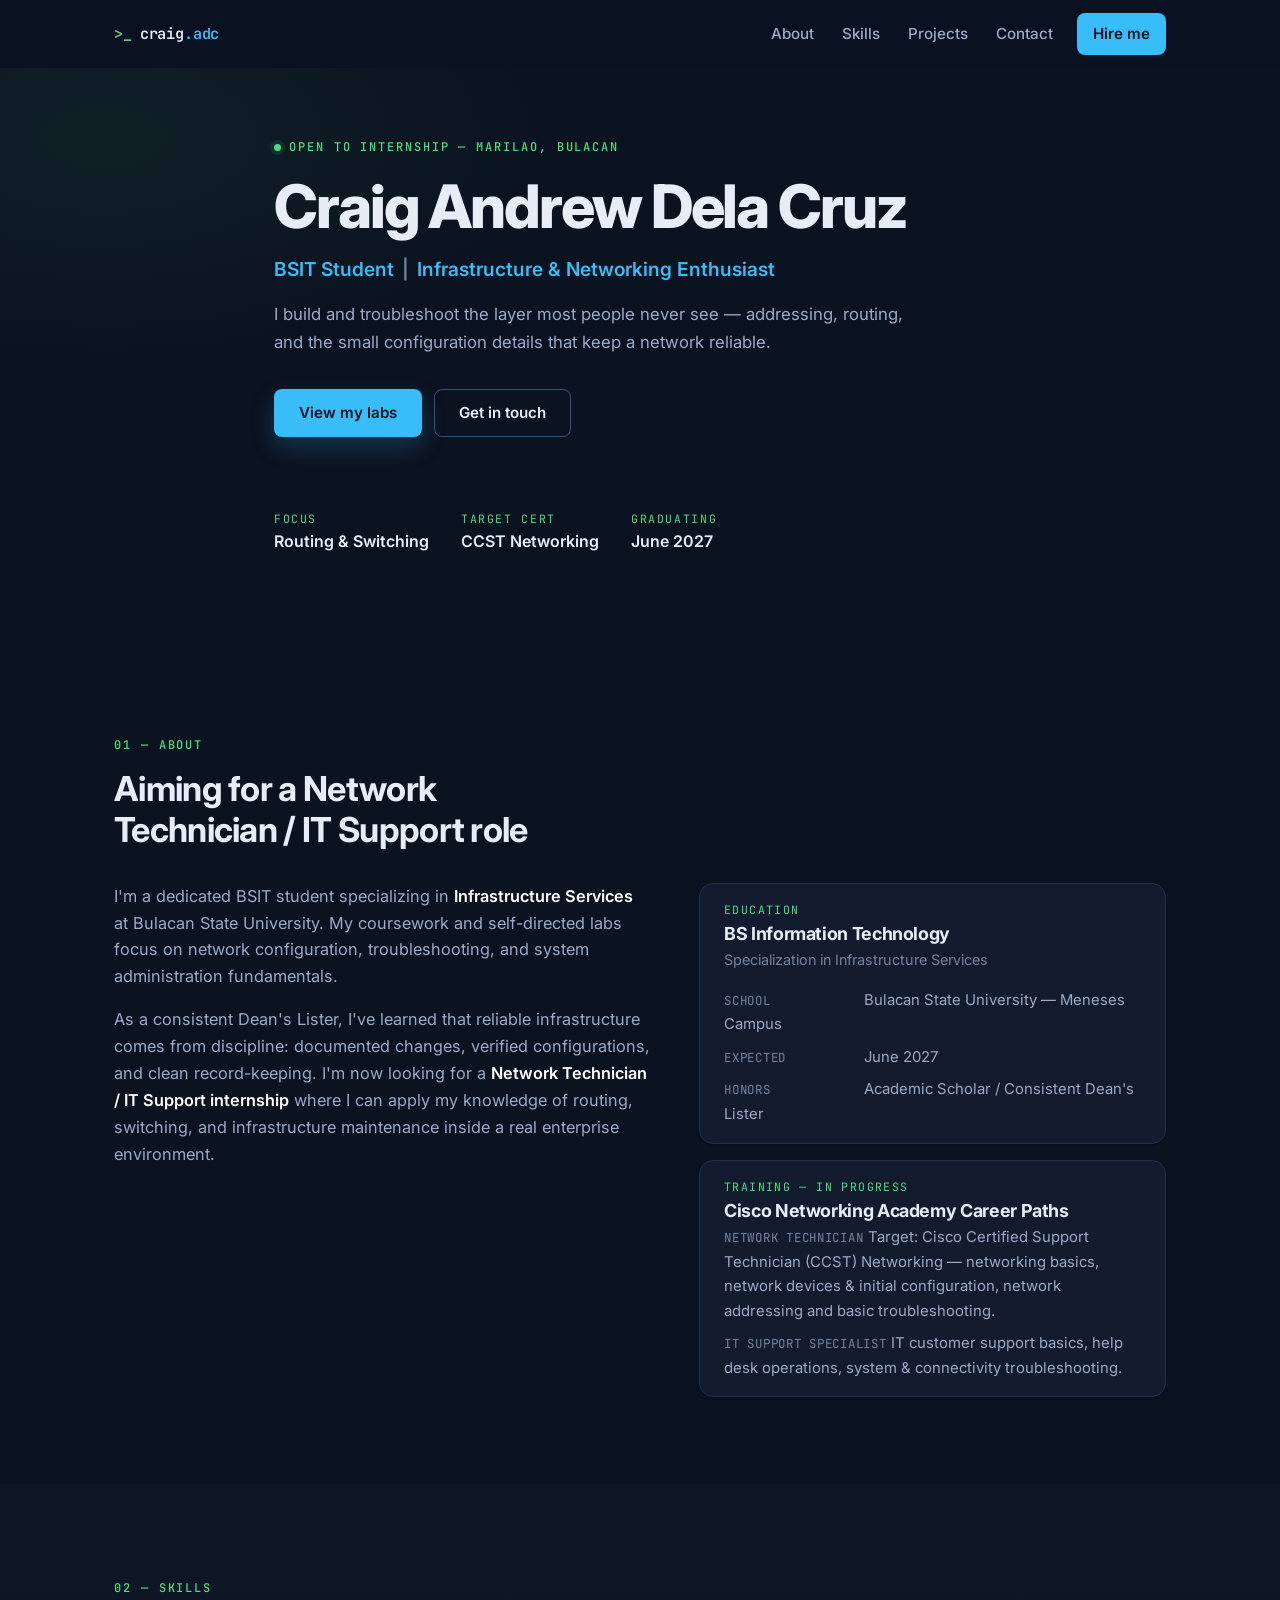
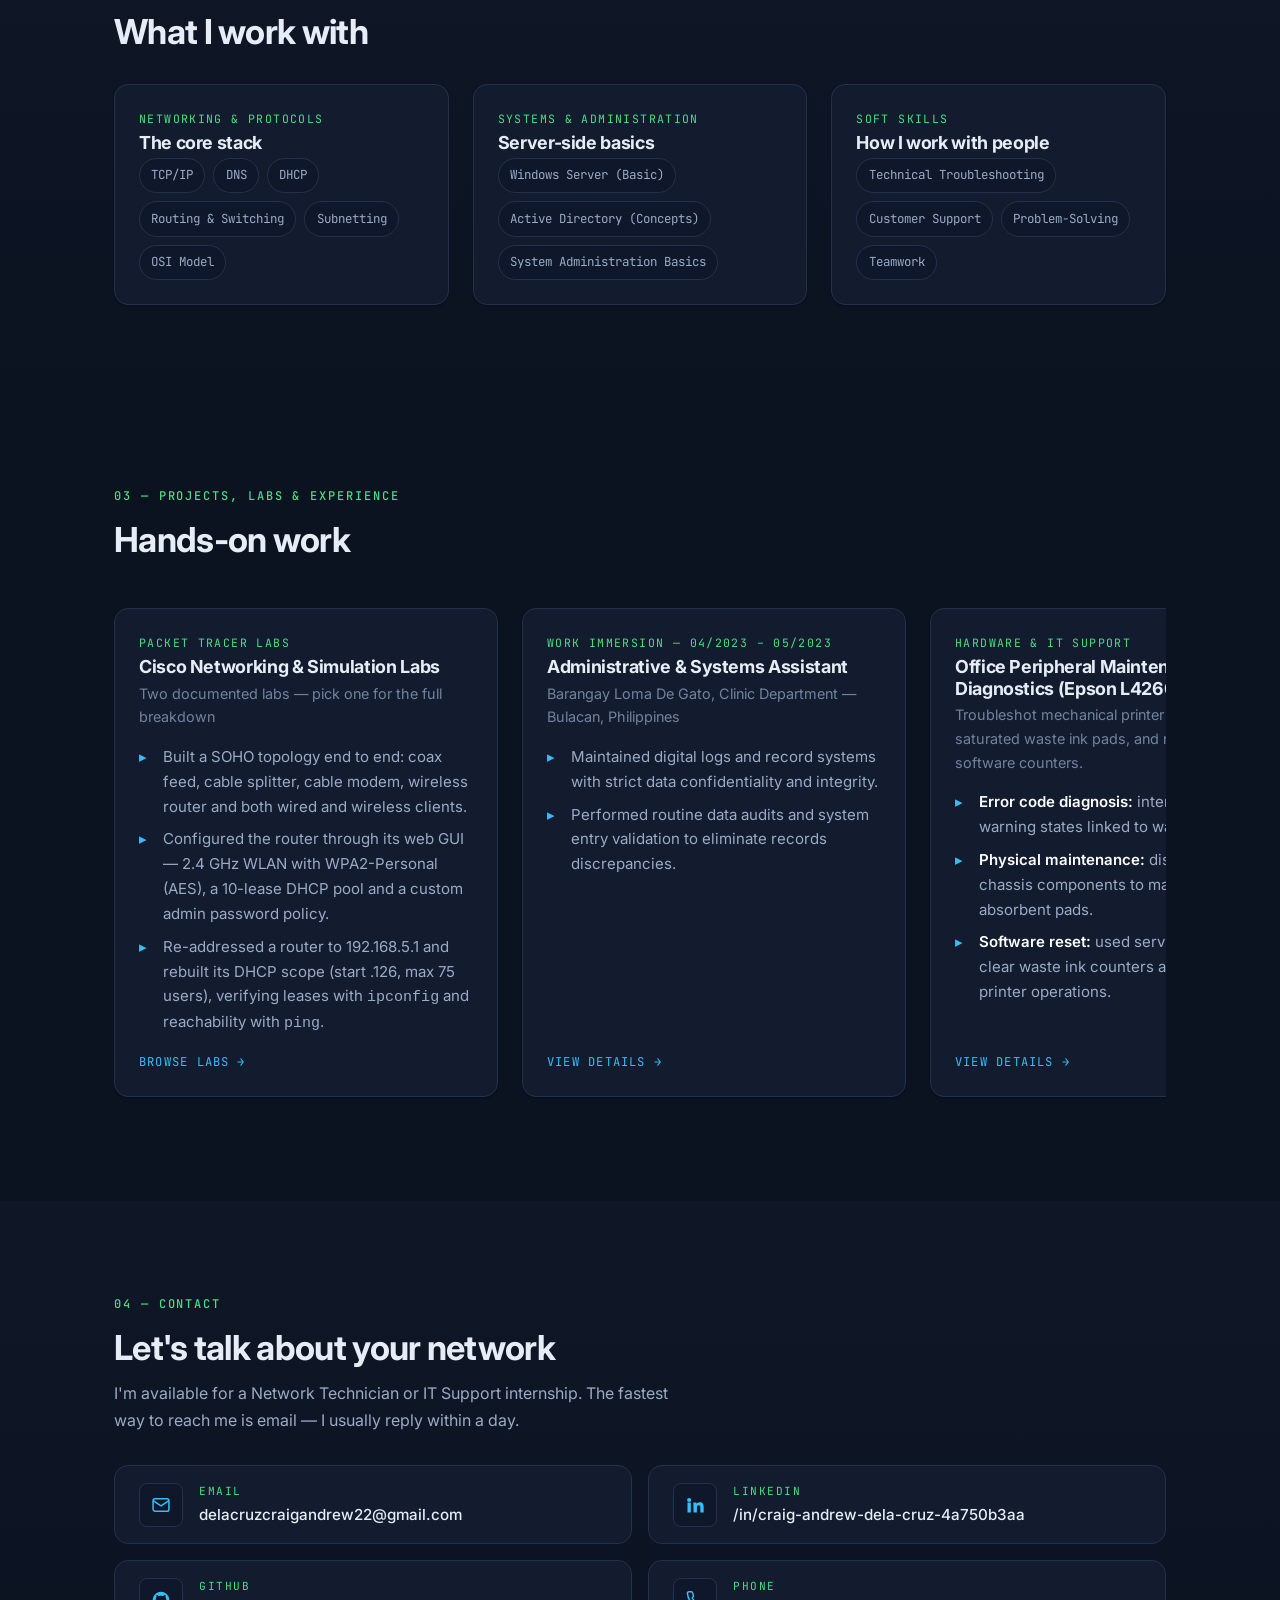
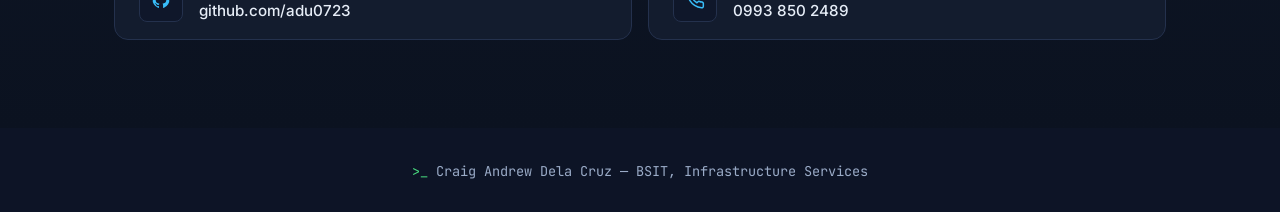
==== commit 136bb45d: "Project card updated to horizontal scrolling" ====
--- a/index.html
+++ b/index.html
@@ -191,7 +191,10 @@
         <p class="eyebrow">03 &mdash; Projects, Labs &amp; Experience</p>
         <h2 class="section-title" id="projects-title">Hands-on work</h2>
 
-        <div class="projects-grid">
+        <!-- Horizontal track: drop in as many .project-card articles as needed.
+             The row scrolls sideways, so the section height never grows.
+             tabindex makes the scroller reachable by keyboard (arrow keys). -->
+        <div class="projects-grid" role="region" aria-label="Hands-on work cards" tabindex="0">
           <article class="card project-card" data-reveal>
             <p class="card-eyebrow">Packet Tracer Labs</p>
             <h3 class="card-title">
--- a/style.css
+++ b/style.css
@@ -609,14 +609,60 @@
 /* ==========================================================================
    10. Projects & experience
    ========================================================================== */
+/* Horizontal track: cards scroll sideways so the section keeps a fixed height
+   no matter how many entries are added. Base size = one card + a peek of the
+   next one, which is what signals that the row scrolls.
+   A single grid row (not flex) is used on purpose: a grid row is sized from its
+   content, so the scroller's auto height can't resolve to a too-short box and
+   clip the stretched cards. */
 .projects-grid {
   display: grid;
+  grid-auto-flow: column;
+  grid-auto-columns: min(19rem, 82%);
   gap: var(--space-lg);
-}
-
+  /* Setting overflow-x makes overflow-y compute to auto, which would clip the
+     card's -4px hover lift AND add a vertical scrollbar once data-reveal
+     offsets a not-yet-revealed card by 16px. Padding the block axis by that
+     same 16px keeps both inside the box. */
+  padding-block: var(--space-md);
+  overflow-x: auto;
+  overscroll-behavior-x: contain;
+  scroll-snap-type: x mandatory;
+  scrollbar-width: thin;
+  scrollbar-color: var(--border-hover) var(--bg-soft);
+}
+
+.projects-grid:focus-visible {
+  outline: 2px solid var(--accent);
+  outline-offset: 6px;
+  border-radius: var(--radius);
+}
+
+.projects-grid::-webkit-scrollbar {
+  height: 10px;
+}
+
+.projects-grid::-webkit-scrollbar-track {
+  border-radius: 999px;
+  background: var(--bg-soft);
+}
+
+.projects-grid::-webkit-scrollbar-thumb {
+  border-radius: 999px;
+  background: var(--border-hover);
+}
+
+.projects-grid::-webkit-scrollbar-thumb:hover {
+  background: var(--accent);
+}
+
+/* Fixed-width cards: they never squash as the list grows. min-width stops long
+   words from forcing the track wider than the set column size. */
 .project-card {
   display: flex;
   flex-direction: column;
+  min-width: 0;
+  scroll-snap-align: start;
 }
 
 .bullet-list {
@@ -767,6 +813,10 @@
   .contact-grid {
     grid-template-columns: repeat(2, minmax(0, 1fr));
   }
+
+  .projects-grid {
+    grid-auto-columns: min(20rem, 44%);
+  }
 }
 
 @media (min-width: 768px) {
@@ -805,7 +855,7 @@
   }
 
   .projects-grid {
-    grid-template-columns: repeat(2, minmax(0, 1fr));
+    grid-auto-columns: min(24rem, 40%);
   }
 }
 
@@ -840,11 +890,14 @@
   box-shadow: var(--shadow-md);
 }
 
+/* margin-top: auto pins the hint to the bottom of the card, so every card in
+   the scrolling row (which stretch to equal height) lines its hint up. */
 .card-hint {
   display: inline-flex;
   align-items: center;
   gap: var(--space-xs);
-  margin: var(--space-md) 0 0;
+  margin: auto 0 0;
+  padding-top: var(--space-md);
   font-family: var(--font-mono);
   font-size: 0.76rem;
   letter-spacing: 0.1em;
